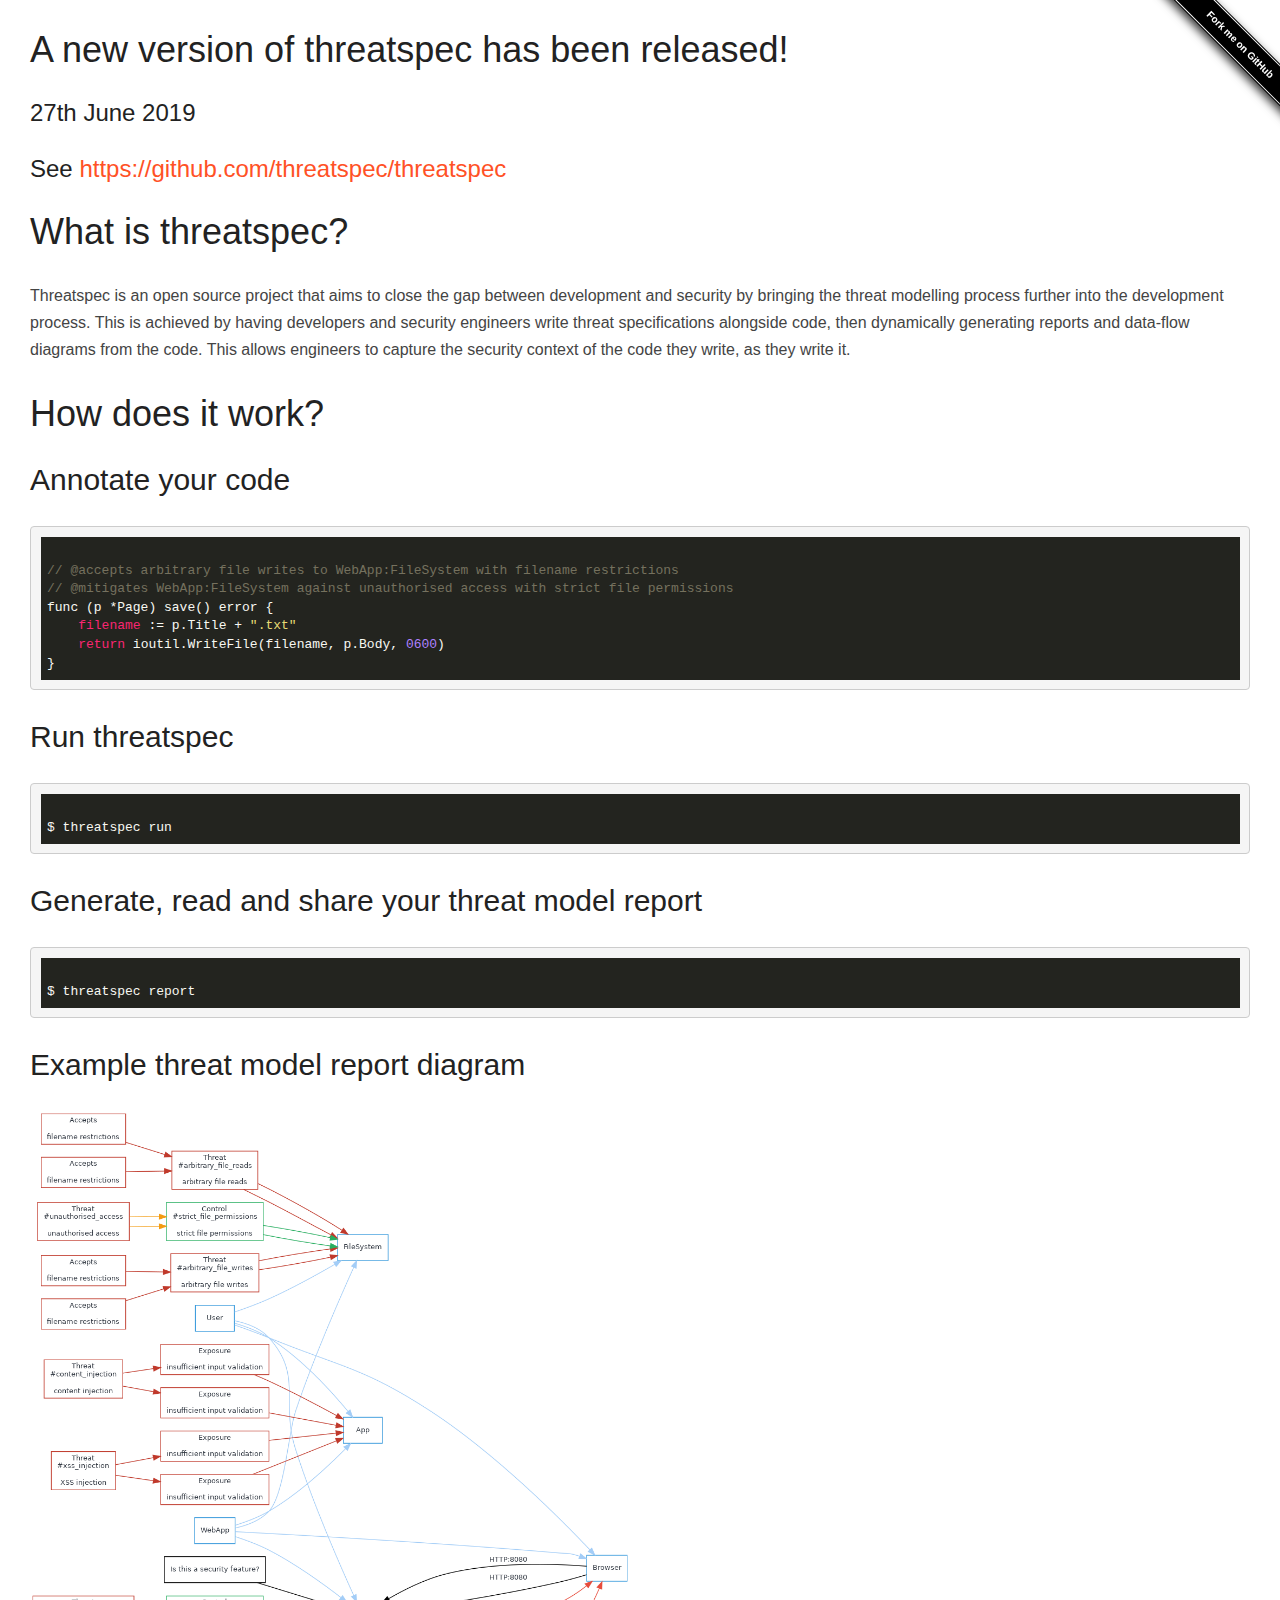
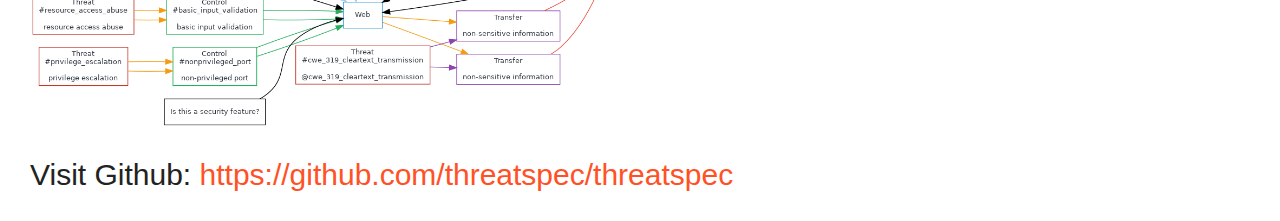
==== index.html @ 46118495 "getting rid of versions in title" ====
<!DOCTYPE HTML>
<!--
	Asymmetry by gettemplates.co
	Twitter: http://twitter.com/gettemplateco
	URL: http://gettemplates.co
-->
<html>
	<head>
	<meta charset="utf-8">
	<meta http-equiv="X-UA-Compatible" content="IE=edge">
	<title>threatspec &mdash; Continuous threat modelling, through code</title>
	<meta name="viewport" content="width=device-width, initial-scale=1">
	<meta name="description" content="Threatspec is an open source project that aims to close the gap between development and security by bringing the threat modelling process further into the development process. This is achieved by having developers and security engineers write threat specifications alongside code, then dynamically generating reports and data-flow diagrams from the code." />
	<meta name="keywords" content="threat modelling, threat modeling, hacking, cybersecurity, development, code, open source, CI/CD, security, workflow" />
	<meta name="author" content="@zeroXten" />

  	<!-- Facebook and Twitter integration -->
	<meta property="og:title" content=""/>
	<meta property="og:image" content=""/>
	<meta property="og:url" content=""/>
	<meta property="og:site_name" content=""/>
	<meta property="og:description" content=""/>
	<meta name="twitter:title" content="" />
	<meta name="twitter:image" content="" />
	<meta name="twitter:url" content="" />
	<meta name="twitter:card" content="" />

	<!-- <link href="https://fonts.googleapis.com/css?family=Droid+Sans" rel="stylesheet"> -->
	
	<!-- Animate.css -->
	<link rel="stylesheet" href="css/animate.css">
	<!-- Icomoon Icon Fonts-->
	<link rel="stylesheet" href="css/icomoon.css">
	<!-- Themify Icons-->
	<link rel="stylesheet" href="css/themify-icons.css">
	<!-- Bootstrap  -->
	<link rel="stylesheet" href="css/bootstrap.css">
	<!-- Magnific Popup -->
	<link rel="stylesheet" href="css/magnific-popup.css">
	<!-- Owl Carousel  -->
	<link rel="stylesheet" href="css/owl.carousel.min.css">
	<link rel="stylesheet" href="css/owl.theme.default.min.css">
	<!-- Flexslider -->
	<link rel="stylesheet" href="css/flexslider.css">
	<!-- Theme style  -->
	<link rel="stylesheet" href="css/style.css">

	<style>#forkongithub a{background:#000;color:#fff;text-decoration:none;font-family:arial,sans-serif;text-align:center;font-weight:bold;padding:5px 40px;font-size:1rem;line-height:2rem;position:relative;transition:0.5s;}#forkongithub a:hover{background:#c11;color:#fff;}#forkongithub a::before,#forkongithub a::after{content:"";width:100%;display:block;position:absolute;top:1px;left:0;height:1px;background:#fff;}#forkongithub a::after{bottom:1px;top:auto;}@media screen and (min-width:800px){#forkongithub{position:fixed;display:block;top:0;right:0;width:200px;overflow:hidden;height:200px;z-index:9999;}#forkongithub a{width:200px;position:absolute;top:30px;right:-60px;transform:rotate(45deg);-webkit-transform:rotate(45deg);-ms-transform:rotate(45deg);-moz-transform:rotate(45deg);-o-transform:rotate(45deg);box-shadow:4px 4px 10px rgba(0,0,0,0.8);}}</style><span id="forkongithub"><a href="https://github.com/threatspec/threatspec">Fork me on GitHub</a></span>

	<link rel="stylesheet" href="css/highlight/monokai-sublime.css">
	<script src="js/highlight.pack.js"></script>
	<script>hljs.initHighlightingOnLoad();</script>

	<!-- Modernizr JS -->
	<script src="js/modernizr-2.6.2.min.js"></script>
	<!-- FOR IE9 below -->
	<!--[if lt IE 9]>
	<script src="js/respond.min.js"></script>
	<![endif]-->

	<script>
	  (function(i,s,o,g,r,a,m){i['GoogleAnalyticsObject']=r;i[r]=i[r]||function(){
	  (i[r].q=i[r].q||[]).push(arguments)},i[r].l=1*new Date();a=s.createElement(o),
	  m=s.getElementsByTagName(o)[0];a.async=1;a.src=g;m.parentNode.insertBefore(a,m)
	  })(window,document,'script','https://www.google-analytics.com/analytics.js','ga');

	  ga('create', 'UA-68676619-1', 'auto');
	  ga('send', 'pageview');

	</script>

	</head>
	<body>

  <h1>A new version of threatspec has been released!</h1>
  <h3>27th June 2019</h3>
  <h3>See <a href="https://github.com/threatspec/threatspec">https://github.com/threatspec/threatspec</a></h3>

  <h1>What is threatspec?</h1>
  <p>Threatspec is an open source project that aims to close the gap between development and security by bringing the threat modelling process further into the development process. This is achieved by having developers and security engineers write threat specifications alongside code, then dynamically generating reports and data-flow diagrams from the code. This allows engineers to capture the security context of the code they write, as they write it.
  </p>

  <h1>How does it work?</h1>
  
  <h2>Annotate your code</h2>
<pre><code class="golang">
// @accepts arbitrary file writes to WebApp:FileSystem with filename restrictions
// @mitigates WebApp:FileSystem against unauthorised access with strict file permissions
func (p *Page) save() error {
    filename := p.Title + ".txt"
    return ioutil.WriteFile(filename, p.Body, 0600)
}
</code></pre>

  <h2>Run threatspec</h2>
<pre><code class="bash">
$ threatspec run
</code></pre>

  <h2>Generate, read and share your threat model report</h2>
<pre><code class="bash">
$ threatspec report
</code></pre>

<h2>Example threat model report diagram</h2>
<img src="images/ThreatModel.gv.png" width="600px">

<h2>Visit Github: <a href="https://github.com/threatspec/threatspec">https://github.com/threatspec/threatspec</a></h2>
	</body>
</html>
---- css/icomoon.css ----
@font-face {
  font-family: 'icomoon';
  src:  url('../fonts/icomoon/icomoon.eot?6iuir');
  src:  url('../fonts/icomoon/icomoon.eot?6iuir#iefix') format('embedded-opentype'),
    url('../fonts/icomoon/icomoon.ttf?6iuir') format('truetype'),
    url('../fonts/icomoon/icomoon.woff?6iuir') format('woff'),
    url('../fonts/icomoon/icomoon.svg?6iuir#icomoon') format('svg');
  font-weight: normal;
  font-style: normal;
}

[class^="icon-"], [class*=" icon-"] {
  /* use !important to prevent issues with browser extensions that change fonts */
  font-family: 'icomoon' !important;
  speak: none;
  font-style: normal;
  font-weight: normal;
  font-variant: normal;
  text-transform: none;
  line-height: 1;

  /* Better Font Rendering =========== */
  -webkit-font-smoothing: antialiased;
  -moz-osx-font-smoothing: grayscale;
}

.icon-eye:before {
  content: "\e000";
}
.icon-paper-clip:before {
  content: "\e001";
}
.icon-mail:before {
  content: "\e002";
}
.icon-toggle:before {
  content: "\e003";
}
.icon-layout:before {
  content: "\e004";
}
.icon-link:before {
  content: "\e005";
}
.icon-bell:before {
  content: "\e006";
}
.icon-lock:before {
  content: "\e007";
}
.icon-unlock:before {
  content: "\e008";
}
.icon-ribbon:before {
  content: "\e009";
}
.icon-image:before {
  content: "\e010";
}
.icon-signal:before {
  content: "\e011";
}
.icon-target:before {
  content: "\e012";
}
.icon-clipboard:before {
  content: "\e013";
}
.icon-clock:before {
  content: "\e014";
}
.icon-watch:before {
  content: "\e015";
}
.icon-air-play:before {
  content: "\e016";
}
.icon-camera:before {
  content: "\e017";
}
.icon-video:before {
  content: "\e018";
}
.icon-disc:before {
  content: "\e019";
}
.icon-printer:before {
  content: "\e020";
}
.icon-monitor:before {
  content: "\e021";
}
.icon-server:before {
  content: "\e022";
}
.icon-cog:before {
  content: "\e023";
}
.icon-heart:before {
  content: "\e024";
}
.icon-paragraph:before {
  content: "\e025";
}
.icon-align-justify:before {
  content: "\e026";
}
.icon-align-left:before {
  content: "\e027";
}
.icon-align-center:before {
  content: "\e028";
}
.icon-align-right:before {
  content: "\e029";
}
.icon-book:before {
  content: "\e030";
}
.icon-layers:before {
  content: "\e031";
}
.icon-stack:before {
  content: "\e032";
}
.icon-stack-2:before {
  content: "\e033";
}
.icon-paper:before {
  content: "\e034";
}
.icon-paper-stack:before {
  content: "\e035";
}
.icon-search:before {
  content: "\e036";
}
.icon-zoom-in:before {
  content: "\e037";
}
.icon-zoom-out:before {
  content: "\e038";
}
.icon-reply:before {
  content: "\e039";
}
.icon-circle-plus:before {
  content: "\e040";
}
.icon-circle-minus:before {
  content: "\e041";
}
.icon-circle-check:before {
  content: "\e042";
}
.icon-circle-cross:before {
  content: "\e043";
}
.icon-square-plus:before {
  content: "\e044";
}
.icon-square-minus:before {
  content: "\e045";
}
.icon-square-check:before {
  content: "\e046";
}
.icon-square-cross:before {
  content: "\e047";
}
.icon-microphone:before {
  content: "\e048";
}
.icon-record:before {
  content: "\e049";
}
.icon-skip-back:before {
  content: "\e050";
}
.icon-rewind:before {
  content: "\e051";
}
.icon-play:before {
  content: "\e052";
}
.icon-pause:before {
  content: "\e053";
}
.icon-stop:before {
  content: "\e054";
}
.icon-fast-forward:before {
  content: "\e055";
}
.icon-skip-forward:before {
  content: "\e056";
}
.icon-shuffle:before {
  content: "\e057";
}
.icon-repeat:before {
  content: "\e058";
}
.icon-folder:before {
  content: "\e059";
}
.icon-umbrella:before {
  content: "\e060";
}
.icon-moon:before {
  content: "\e061";
}
.icon-thermometer:before {
  content: "\e062";
}
.icon-drop:before {
  content: "\e063";
}
.icon-sun:before {
  content: "\e064";
}
.icon-cloud:before {
  content: "\e065";
}
.icon-cloud-upload:before {
  content: "\e066";
}
.icon-cloud-download:before {
  content: "\e067";
}
.icon-upload:before {
  content: "\e068";
}
.icon-download:before {
  content: "\e069";
}
.icon-location:before {
  content: "\e070";
}
.icon-location-2:before {
  content: "\e071";
}
.icon-map:before {
  content: "\e072";
}
.icon-battery:before {
  content: "\e073";
}
.icon-head:before {
  content: "\e074";
}
.icon-briefcase:before {
  content: "\e075";
}
.icon-speech-bubble:before {
  content: "\e076";
}
.icon-anchor:before {
  content: "\e077";
}
.icon-globe:before {
  content: "\e078";
}
.icon-box:before {
  content: "\e079";
}
.icon-reload:before {
  content: "\e080";
}
.icon-share:before {
  content: "\e081";
}
.icon-marquee:before {
  content: "\e082";
}
.icon-marquee-plus:before {
  content: "\e083";
}
.icon-marquee-minus:before {
  content: "\e084";
}
.icon-tag:before {
  content: "\e085";
}
.icon-power:before {
  content: "\e086";
}
.icon-command:before {
  content: "\e087";
}
.icon-alt:before {
  content: "\e088";
}
.icon-esc:before {
  content: "\e089";
}
.icon-bar-graph:before {
  content: "\e090";
}
.icon-bar-graph-2:before {
  content: "\e091";
}
.icon-pie-graph:before {
  content: "\e092";
}
.icon-star:before {
  content: "\e093";
}
.icon-arrow-left:before {
  content: "\e094";
}
.icon-arrow-right:before {
  content: "\e095";
}
.icon-arrow-up:before {
  content: "\e096";
}
.icon-arrow-down:before {
  content: "\e097";
}
.icon-volume:before {
  content: "\e098";
}
.icon-mute:before {
  content: "\e099";
}
.icon-content-right:before {
  content: "\e100";
}
.icon-content-left:before {
  content: "\e101";
}
.icon-grid:before {
  content: "\e102";
}
.icon-grid-2:before {
  content: "\e103";
}
.icon-columns:before {
  content: "\e104";
}
.icon-loader:before {
  content: "\e105";
}
.icon-bag:before {
  content: "\e106";
}
.icon-ban:before {
  content: "\e107";
}
.icon-flag:before {
  content: "\e108";
}
.icon-trash:before {
  content: "\e109";
}
.icon-expand:before {
  content: "\e110";
}
.icon-contract:before {
  content: "\e111";
}
.icon-maximize:before {
  content: "\e112";
}
.icon-minimize:before {
  content: "\e113";
}
.icon-plus:before {
  content: "\e114";
}
.icon-minus:before {
  content: "\e115";
}
.icon-check:before {
  content: "\e116";
}
.icon-cross:before {
  content: "\e117";
}
.icon-move:before {
  content: "\e118";
}
.icon-delete:before {
  content: "\e119";
}
.icon-menu:before {
  content: "\e120";
}
.icon-archive:before {
  content: "\e121";
}
.icon-inbox:before {
  content: "\e122";
}
.icon-outbox:before {
  content: "\e123";
}
.icon-file:before {
  content: "\e124";
}
.icon-file-add:before {
  content: "\e125";
}
.icon-file-subtract:before {
  content: "\e126";
}
.icon-help:before {
  content: "\e127";
}
.icon-open:before {
  content: "\e128";
}
.icon-ellipsis:before {
  content: "\e129";
}
.icon-add-to-list:before {
  content: "\e900";
}
.icon-classic-computer:before {
  content: "\e901";
}
.icon-controller-fast-backward:before {
  content: "\e902";
}
.icon-creative-commons-attribution:before {
  content: "\e903";
}
.icon-creative-commons-noderivs:before {
  content: "\e904";
}
.icon-creative-commons-noncommercial-eu:before {
  content: "\e905";
}
.icon-creative-commons-noncommercial-us:before {
  content: "\e906";
}
.icon-creative-commons-public-domain:before {
  content: "\e907";
}
.icon-creative-commons-remix:before {
  content: "\e908";
}
.icon-creative-commons-share:before {
  content: "\e909";
}
.icon-creative-commons-sharealike:before {
  content: "\e90a";
}
.icon-creative-commons:before {
  content: "\e90b";
}
.icon-document-landscape:before {
  content: "\e90c";
}
.icon-remove-user:before {
  content: "\e90d";
}
.icon-warning:before {
  content: "\e90e";
}
.icon-arrow-bold-down:before {
  content: "\e90f";
}
.icon-arrow-bold-left:before {
  content: "\e910";
}
.icon-arrow-bold-right:before {
  content: "\e911";
}
.icon-arrow-bold-up:before {
  content: "\e912";
}
.icon-arrow-down2:before {
  content: "\e913";
}
.icon-arrow-left2:before {
  content: "\e914";
}
.icon-arrow-long-down:before {
  content: "\e915";
}
.icon-arrow-long-left:before {
  content: "\e916";
}
.icon-arrow-long-right:before {
  content: "\e917";
}
.icon-arrow-long-up:before {
  content: "\e918";
}
.icon-arrow-right2:before {
  content: "\e919";
}
.icon-arrow-up2:before {
  content: "\e91a";
}
.icon-arrow-with-circle-down:before {
  content: "\e91b";
}
.icon-arrow-with-circle-left:before {
  content: "\e91c";
}
.icon-arrow-with-circle-right:before {
  content: "\e91d";
}
.icon-arrow-with-circle-up:before {
  content: "\e91e";
}
.icon-bookmark:before {
  content: "\e91f";
}
.icon-bookmarks:before {
  content: "\e920";
}
.icon-chevron-down:before {
  content: "\e921";
}
.icon-chevron-left:before {
  content: "\e922";
}
.icon-chevron-right:before {
  content: "\e923";
}
.icon-chevron-small-down:before {
  content: "\e924";
}
.icon-chevron-small-left:before {
  content: "\e925";
}
.icon-chevron-small-right:before {
  content: "\e926";
}
.icon-chevron-small-up:before {
  content: "\e927";
}
.icon-chevron-thin-down:before {
  content: "\e928";
}
.icon-chevron-thin-left:before {
  content: "\e929";
}
.icon-chevron-thin-right:before {
  content: "\e92a";
}
.icon-chevron-thin-up:before {
  content: "\e92b";
}
.icon-chevron-up:before {
  content: "\e92c";
}
.icon-chevron-with-circle-down:before {
  content: "\e92d";
}
.icon-chevron-with-circle-left:before {
  content: "\e92e";
}
.icon-chevron-with-circle-right:before {
  content: "\e92f";
}
.icon-chevron-with-circle-up:before {
  content: "\e930";
}
.icon-cloud2:before {
  content: "\e931";
}
.icon-controller-fast-forward:before {
  content: "\e932";
}
.icon-controller-jump-to-start:before {
  content: "\e933";
}
.icon-controller-next:before {
  content: "\e934";
}
.icon-controller-paus:before {
  content: "\e935";
}
.icon-controller-play:before {
  content: "\e936";
}
.icon-controller-record:before {
  content: "\e937";
}
.icon-controller-stop:before {
  content: "\e938";
}
.icon-controller-volume:before {
  content: "\e939";
}
.icon-dot-single:before {
  content: "\e93a";
}
.icon-dots-three-horizontal:before {
  content: "\e93b";
}
.icon-dots-three-vertical:before {
  content: "\e93c";
}
.icon-dots-two-horizontal:before {
  content: "\e93d";
}
.icon-dots-two-vertical:before {
  content: "\e93e";
}
.icon-download2:before {
  content: "\e93f";
}
.icon-emoji-flirt:before {
  content: "\e940";
}
.icon-flow-branch:before {
  content: "\e941";
}
.icon-flow-cascade:before {
  content: "\e942";
}
.icon-flow-line:before {
  content: "\e943";
}
.icon-flow-parallel:before {
  content: "\e944";
}
.icon-flow-tree:before {
  content: "\e945";
}
.icon-install:before {
  content: "\e946";
}
.icon-layers2:before {
  content: "\e947";
}
.icon-open-book:before {
  content: "\e948";
}
.icon-resize-100:before {
  content: "\e949";
}
.icon-resize-full-screen:before {
  content: "\e94a";
}
.icon-save:before {
  content: "\e94b";
}
.icon-select-arrows:before {
  content: "\e94c";
}
.icon-sound-mute:before {
  content: "\e94d";
}
.icon-sound:before {
  content: "\e94e";
}
.icon-trash2:before {
  content: "\e94f";
}
.icon-triangle-down:before {
  content: "\e950";
}
.icon-triangle-left:before {
  content: "\e951";
}
.icon-triangle-right:before {
  content: "\e952";
}
.icon-triangle-up:before {
  content: "\e953";
}
.icon-uninstall:before {
  content: "\e954";
}
.icon-upload-to-cloud:before {
  content: "\e955";
}
.icon-upload2:before {
  content: "\e956";
}
.icon-add-user:before {
  content: "\e957";
}
.icon-address:before {
  content: "\e958";
}
.icon-adjust:before {
  content: "\e959";
}
.icon-air:before {
  content: "\e95a";
}
.icon-aircraft-landing:before {
  content: "\e95b";
}
.icon-aircraft-take-off:before {
  content: "\e95c";
}
.icon-aircraft:before {
  content: "\e95d";
}
.icon-align-bottom:before {
  content: "\e95e";
}
.icon-align-horizontal-middle:before {
  content: "\e95f";
}
.icon-align-left2:before {
  content: "\e960";
}
.icon-align-right2:before {
  content: "\e961";
}
.icon-align-top:before {
  content: "\e962";
}
.icon-align-vertical-middle:before {
  content: "\e963";
}
.icon-archive2:before {
  content: "\e964";
}
.icon-area-graph:before {
  content: "\e965";
}
.icon-attachment:before {
  content: "\e966";
}
.icon-awareness-ribbon:before {
  content: "\e967";
}
.icon-back-in-time:before {
  content: "\e968";
}
.icon-back:before {
  content: "\e969";
}
.icon-bar-graph2:before {
  content: "\e96a";
}
.icon-battery2:before {
  content: "\e96b";
}
.icon-beamed-note:before {
  content: "\e96c";
}
.icon-bell2:before {
  content: "\e96d";
}
.icon-blackboard:before {
  content: "\e96e";
}
.icon-block:before {
  content: "\e96f";
}
.icon-book2:before {
  content: "\e970";
}
.icon-bowl:before {
  content: "\e971";
}
.icon-box2:before {
  content: "\e972";
}
.icon-briefcase2:before {
  content: "\e973";
}
.icon-browser:before {
  content: "\e974";
}
.icon-brush:before {
  content: "\e975";
}
.icon-bucket:before {
  content: "\e976";
}
.icon-cake:before {
  content: "\e977";
}
.icon-calculator:before {
  content: "\e978";
}
.icon-calendar:before {
  content: "\e979";
}
.icon-camera2:before {
  content: "\e97a";
}
.icon-ccw:before {
  content: "\e97b";
}
.icon-chat:before {
  content: "\e97c";
}
.icon-check2:before {
  content: "\e97d";
}
.icon-circle-with-cross:before {
  content: "\e97e";
}
.icon-circle-with-minus:before {
  content: "\e97f";
}
.icon-circle-with-plus:before {
  content: "\e980";
}
.icon-circle:before {
  content: "\e981";
}
.icon-circular-graph:before {
  content: "\e982";
}
.icon-clapperboard:before {
  content: "\e983";
}
.icon-clipboard2:before {
  content: "\e984";
}
.icon-clock2:before {
  content: "\e985";
}
.icon-code:before {
  content: "\e986";
}
.icon-cog2:before {
  content: "\e987";
}
.icon-colours:before {
  content: "\e988";
}
.icon-compass:before {
  content: "\e989";
}
.icon-copy:before {
  content: "\e98a";
}
.icon-credit-card:before {
  content: "\e98b";
}
.icon-credit:before {
  content: "\e98c";
}
.icon-cross2:before {
  content: "\e98d";
}
.icon-cup:before {
  content: "\e98e";
}
.icon-cw:before {
  content: "\e98f";
}
.icon-cycle:before {
  content: "\e990";
}
.icon-database:before {
  content: "\e991";
}
.icon-dial-pad:before {
  content: "\e992";
}
.icon-direction:before {
  content: "\e993";
}
.icon-document:before {
  content: "\e994";
}
.icon-documents:before {
  content: "\e995";
}
.icon-drink:before {
  content: "\e996";
}
.icon-drive:before {
  content: "\e997";
}
.icon-drop2:before {
  content: "\e998";
}
.icon-edit:before {
  content: "\e999";
}
.icon-email:before {
  content: "\e99a";
}
.icon-emoji-happy:before {
  content: "\e99b";
}
.icon-emoji-neutral:before {
  content: "\e99c";
}
.icon-emoji-sad:before {
  content: "\e99d";
}
.icon-erase:before {
  content: "\e99e";
}
.icon-eraser:before {
  content: "\e99f";
}
.icon-export:before {
  content: "\e9a0";
}
.icon-eye2:before {
  content: "\e9a1";
}
.icon-feather:before {
  content: "\e9a2";
}
.icon-flag2:before {
  content: "\e9a3";
}
.icon-flash:before {
  content: "\e9a4";
}
.icon-flashlight:before {
  content: "\e9a5";
}
.icon-flat-brush:before {
  content: "\e9a6";
}
.icon-folder-images:before {
  content: "\e9a7";
}
.icon-folder-music:before {
  content: "\e9a8";
}
.icon-folder-video:before {
  content: "\e9a9";
}
.icon-folder2:before {
  content: "\e9aa";
}
.icon-forward:before {
  content: "\e9ab";
}
.icon-funnel:before {
  content: "\e9ac";
}
.icon-game-controller:before {
  content: "\e9ad";
}
.icon-gauge:before {
  content: "\e9ae";
}
.icon-globe2:before {
  content: "\e9af";
}
.icon-graduation-cap:before {
  content: "\e9b0";
}
.icon-grid2:before {
  content: "\e9b1";
}
.icon-hair-cross:before {
  content: "\e9b2";
}
.icon-hand:before {
  content: "\e9b3";
}
.icon-heart-outlined:before {
  content: "\e9b4";
}
.icon-heart2:before {
  content: "\e9b5";
}
.icon-help-with-circle:before {
  content: "\e9b6";
}
.icon-help2:before {
  content: "\e9b7";
}
.icon-home:before {
  content: "\e9b8";
}
.icon-hour-glass:before {
  content: "\e9b9";
}
.icon-image-inverted:before {
  content: "\e9ba";
}
.icon-image2:before {
  content: "\e9bb";
}
.icon-images:before {
  content: "\e9bc";
}
.icon-inbox2:before {
  content: "\e9bd";
}
.icon-infinity:before {
  content: "\e9be";
}
.icon-info-with-circle:before {
  content: "\e9bf";
}
.icon-info:before {
  content: "\e9c0";
}
.icon-key:before {
  content: "\e9c1";
}
.icon-keyboard:before {
  content: "\e9c2";
}
.icon-lab-flask:before {
  content: "\e9c3";
}
.icon-landline:before {
  content: "\e9c4";
}
.icon-language:before {
  content: "\e9c5";
}
.icon-laptop:before {
  content: "\e9c6";
}
.icon-leaf:before {
  content: "\e9c7";
}
.icon-level-down:before {
  content: "\e9c8";
}
.icon-level-up:before {
  content: "\e9c9";
}
.icon-lifebuoy:before {
  content: "\e9ca";
}
.icon-light-bulb:before {
  content: "\e9cb";
}
.icon-light-down:before {
  content: "\e9cc";
}
.icon-light-up:before {
  content: "\e9cd";
}
.icon-line-graph:before {
  content: "\e9ce";
}
.icon-link2:before {
  content: "\e9cf";
}
.icon-list:before {
  content: "\e9d0";
}
.icon-location-pin:before {
  content: "\e9d1";
}
.icon-location2:before {
  content: "\e9d2";
}
.icon-lock-open:before {
  content: "\e9d3";
}
.icon-lock2:before {
  content: "\e9d4";
}
.icon-log-out:before {
  content: "\e9d5";
}
.icon-login:before {
  content: "\e9d6";
}
.icon-loop:before {
  content: "\e9d7";
}
.icon-magnet:before {
  content: "\e9d8";
}
.icon-magnifying-glass:before {
  content: "\e9d9";
}
.icon-mail2:before {
  content: "\e9da";
}
.icon-man:before {
  content: "\e9db";
}
.icon-map2:before {
  content: "\e9dc";
}
.icon-mask:before {
  content: "\e9dd";
}
.icon-medal:before {
  content: "\e9de";
}
.icon-megaphone:before {
  content: "\e9df";
}
.icon-menu2:before {
  content: "\e9e0";
}
.icon-message:before {
  content: "\e9e1";
}
.icon-mic:before {
  content: "\e9e2";
}
.icon-minus2:before {
  content: "\e9e3";
}
.icon-mobile:before {
  content: "\e9e4";
}
.icon-modern-mic:before {
  content: "\e9e5";
}
.icon-moon2:before {
  content: "\e9e6";
}
.icon-mouse:before {
  content: "\e9e7";
}
.icon-music:before {
  content: "\e9e8";
}
.icon-network:before {
  content: "\e9e9";
}
.icon-new-message:before {
  content: "\e9ea";
}
.icon-new:before {
  content: "\e9eb";
}
.icon-news:before {
  content: "\e9ec";
}
.icon-note:before {
  content: "\e9ed";
}
.icon-notification:before {
  content: "\e9ee";
}
.icon-old-mobile:before {
  content: "\e9ef";
}
.icon-old-phone:before {
  content: "\e9f0";
}
.icon-palette:before {
  content: "\e9f1";
}
.icon-paper-plane:before {
  content: "\e9f2";
}
.icon-pencil:before {
  content: "\e9f3";
}
.icon-phone:before {
  content: "\e9f4";
}
.icon-pie-chart:before {
  content: "\e9f5";
}
.icon-pin:before {
  content: "\e9f6";
}
.icon-plus2:before {
  content: "\e9f7";
}
.icon-popup:before {
  content: "\e9f8";
}
.icon-power-plug:before {
  content: "\e9f9";
}
.icon-price-ribbon:before {
  content: "\e9fa";
}
.icon-price-tag:before {
  content: "\e9fb";
}
.icon-print:before {
  content: "\e9fc";
}
.icon-progress-empty:before {
  content: "\e9fd";
}
.icon-progress-full:before {
  content: "\e9fe";
}
.icon-progress-one:before {
  content: "\e9ff";
}
.icon-progress-two:before {
  content: "\ea00";
}
.icon-publish:before {
  content: "\ea01";
}
.icon-quote:before {
  content: "\ea02";
}
.icon-radio:before {
  content: "\ea03";
}
.icon-reply-all:before {
  content: "\ea04";
}
.icon-reply2:before {
  content: "\ea05";
}
.icon-retweet:before {
  content: "\ea06";
}
.icon-rocket:before {
  content: "\ea07";
}
.icon-round-brush:before {
  content: "\ea08";
}
.icon-rss:before {
  content: "\ea09";
}
.icon-ruler:before {
  content: "\ea0a";
}
.icon-scissors:before {
  content: "\ea0b";
}
.icon-share-alternitive:before {
  content: "\ea0c";
}
.icon-share2:before {
  content: "\ea0d";
}
.icon-shareable:before {
  content: "\ea0e";
}
.icon-shield:before {
  content: "\ea0f";
}
.icon-shop:before {
  content: "\ea10";
}
.icon-shopping-bag:before {
  content: "\ea11";
}
.icon-shopping-basket:before {
  content: "\ea12";
}
.icon-shopping-cart:before {
  content: "\ea13";
}
.icon-shuffle2:before {
  content: "\ea14";
}
.icon-signal2:before {
  content: "\ea15";
}
.icon-sound-mix:before {
  content: "\ea16";
}
.icon-sports-club:before {
  content: "\ea17";
}
.icon-spreadsheet:before {
  content: "\ea18";
}
.icon-squared-cross:before {
  content: "\ea19";
}
.icon-squared-minus:before {
  content: "\ea1a";
}
.icon-squared-plus:before {
  content: "\ea1b";
}
.icon-star-outlined:before {
  content: "\ea1c";
}
.icon-star2:before {
  content: "\ea1d";
}
.icon-stopwatch:before {
  content: "\ea1e";
}
.icon-suitcase:before {
  content: "\ea1f";
}
.icon-swap:before {
  content: "\ea20";
}
.icon-sweden:before {
  content: "\ea21";
}
.icon-switch:before {
  content: "\ea22";
}
.icon-tablet:before {
  content: "\ea23";
}
.icon-tag2:before {
  content: "\ea24";
}
.icon-text-document-inverted:before {
  content: "\ea25";
}
.icon-text-document:before {
  content: "\ea26";
}
.icon-text:before {
  content: "\ea27";
}
.icon-thermometer2:before {
  content: "\ea28";
}
.icon-thumbs-down:before {
  content: "\ea29";
}
.icon-thumbs-up:before {
  content: "\ea2a";
}
.icon-thunder-cloud:before {
  content: "\ea2b";
}
.icon-ticket:before {
  content: "\ea2c";
}
.icon-time-slot:before {
  content: "\ea2d";
}
.icon-tools:before {
  content: "\ea2e";
}
.icon-traffic-cone:before {
  content: "\ea2f";
}
.icon-tree:before {
  content: "\ea30";
}
.icon-trophy:before {
  content: "\ea31";
}
.icon-tv:before {
  content: "\ea32";
}
.icon-typing:before {
  content: "\ea33";
}
.icon-unread:before {
  content: "\ea34";
}
.icon-untag:before {
  content: "\ea35";
}
.icon-user:before {
  content: "\ea36";
}
.icon-users:before {
  content: "\ea37";
}
.icon-v-card:before {
  content: "\ea38";
}
.icon-video2:before {
  content: "\ea39";
}
.icon-vinyl:before {
  content: "\ea3a";
}
.icon-voicemail:before {
  content: "\ea3b";
}
.icon-wallet:before {
  content: "\ea3c";
}
.icon-water:before {
  content: "\ea3d";
}
.icon-px-with-circle:before {
  content: "\ea3e";
}
.icon-px:before {
  content: "\ea3f";
}
.icon-basecamp:before {
  content: "\ea40";
}
.icon-behance:before {
  content: "\ea41";
}
.icon-creative-cloud:before {
  content: "\ea42";
}
.icon-dropbox:before {
  content: "\ea43";
}
.icon-evernote:before {
  content: "\ea44";
}
.icon-flattr:before {
  content: "\ea45";
}
.icon-foursquare:before {
  content: "\ea46";
}
.icon-google-drive:before {
  content: "\ea47";
}
.icon-google-hangouts:before {
  content: "\ea48";
}
.icon-grooveshark:before {
  content: "\ea49";
}
.icon-icloud:before {
  content: "\ea4a";
}
.icon-mixi:before {
  content: "\ea4b";
}
.icon-onedrive:before {
  content: "\ea4c";
}
.icon-paypal:before {
  content: "\ea4d";
}
.icon-picasa:before {
  content: "\ea4e";
}
.icon-qq:before {
  content: "\ea4f";
}
.icon-rdio-with-circle:before {
  content: "\ea50";
}
.icon-renren:before {
  content: "\ea51";
}
.icon-scribd:before {
  content: "\ea52";
}
.icon-sina-weibo:before {
  content: "\ea53";
}
.icon-skype-with-circle:before {
  content: "\ea54";
}
.icon-skype:before {
  content: "\ea55";
}
.icon-slideshare:before {
  content: "\ea56";
}
.icon-smashing:before {
  content: "\ea57";
}
.icon-soundcloud:before {
  content: "\ea58";
}
.icon-spotify-with-circle:before {
  content: "\ea59";
}
.icon-spotify:before {
  content: "\ea5a";
}
.icon-swarm:before {
  content: "\ea5b";
}
.icon-vine-with-circle:before {
  content: "\ea5c";
}
.icon-vine:before {
  content: "\ea5d";
}
.icon-vk-alternitive:before {
  content: "\ea5e";
}
.icon-vk-with-circle:before {
  content: "\ea5f";
}
.icon-vk:before {
  content: "\ea60";
}
.icon-xing-with-circle:before {
  content: "\ea61";
}
.icon-xing:before {
  content: "\ea62";
}
.icon-yelp:before {
  content: "\ea63";
}
.icon-dribbble-with-circle:before {
  content: "\ea64";
}
.icon-dribbble:before {
  content: "\ea65";
}
.icon-facebook-with-circle:before {
  content: "\ea66";
}
.icon-facebook:before {
  content: "\ea67";
}
.icon-flickr-with-circle:before {
  content: "\ea68";
}
.icon-flickr:before {
  content: "\ea69";
}
.icon-github-with-circle:before {
  content: "\ea6a";
}
.icon-github:before {
  content: "\ea6b";
}
.icon-google-with-circle:before {
  content: "\ea6c";
}
.icon-google:before {
  content: "\ea6d";
}
.icon-instagram-with-circle:before {
  content: "\ea6e";
}
.icon-instagram:before {
  content: "\ea6f";
}
.icon-lastfm-with-circle:before {
  content: "\ea70";
}
.icon-lastfm:before {
  content: "\ea71";
}
.icon-linkedin-with-circle:before {
  content: "\ea72";
}
.icon-linkedin:before {
  content: "\ea73";
}
.icon-pinterest-with-circle:before {
  content: "\ea74";
}
.icon-pinterest:before {
  content: "\ea75";
}
.icon-rdio:before {
  content: "\ea76";
}
.icon-stumbleupon-with-circle:before {
  content: "\ea77";
}
.icon-stumbleupon:before {
  content: "\ea78";
}
.icon-tumblr-with-circle:before {
  content: "\ea79";
}
.icon-tumblr:before {
  content: "\ea7a";
}
.icon-twitter-with-circle:before {
  content: "\ea7b";
}
.icon-twitter:before {
  content: "\ea7c";
}
.icon-vimeo-with-circle:before {
  content: "\ea7d";
}
.icon-vimeo:before {
  content: "\ea7e";
}
.icon-youtube-with-circle:before {
  content: "\ea7f";
}
.icon-youtube:before {
  content: "\ea80";
}
---- css/themify-icons.css ----
@font-face {
	font-family: 'themify';
	src:url('../fonts/themify-icons/themify.eot?-fvbane');
	src:url('../fonts/themify-icons/themify.eot?#iefix-fvbane') format('embedded-opentype'),
		url('../fonts/themify-icons/themify.woff?-fvbane') format('woff'),
		url('../fonts/themify-icons/themify.ttf?-fvbane') format('truetype'),
		url('../fonts/themify-icons/themify.svg?-fvbane#themify') format('svg');
	font-weight: normal;
	font-style: normal;
}

[class^="ti-"], [class*=" ti-"] {
	font-family: 'themify';
	speak: none;
	font-style: normal;
	font-weight: normal;
	font-variant: normal;
	text-transform: none;
	line-height: 1;

	/* Better Font Rendering =========== */
	-webkit-font-smoothing: antialiased;
	-moz-osx-font-smoothing: grayscale;
}

.ti-wand:before {
	content: "\e600";
}
.ti-volume:before {
	content: "\e601";
}
.ti-user:before {
	content: "\e602";
}
.ti-unlock:before {
	content: "\e603";
}
.ti-unlink:before {
	content: "\e604";
}
.ti-trash:before {
	content: "\e605";
}
.ti-thought:before {
	content: "\e606";
}
.ti-target:before {
	content: "\e607";
}
.ti-tag:before {
	content: "\e608";
}
.ti-tablet:before {
	content: "\e609";
}
.ti-star:before {
	content: "\e60a";
}
.ti-spray:before {
	content: "\e60b";
}
.ti-signal:before {
	content: "\e60c";
}
.ti-shopping-cart:before {
	content: "\e60d";
}
.ti-shopping-cart-full:before {
	content: "\e60e";
}
.ti-settings:before {
	content: "\e60f";
}
.ti-search:before {
	content: "\e610";
}
.ti-zoom-in:before {
	content: "\e611";
}
.ti-zoom-out:before {
	content: "\e612";
}
.ti-cut:before {
	content: "\e613";
}
.ti-ruler:before {
	content: "\e614";
}
.ti-ruler-pencil:before {
	content: "\e615";
}
.ti-ruler-alt:before {
	content: "\e616";
}
.ti-bookmark:before {
	content: "\e617";
}
.ti-bookmark-alt:before {
	content: "\e618";
}
.ti-reload:before {
	content: "\e619";
}
.ti-plus:before {
	content: "\e61a";
}
.ti-pin:before {
	content: "\e61b";
}
.ti-pencil:before {
	content: "\e61c";
}
.ti-pencil-alt:before {
	content: "\e61d";
}
.ti-paint-roller:before {
	content: "\e61e";
}
.ti-paint-bucket:before {
	content: "\e61f";
}
.ti-na:before {
	content: "\e620";
}
.ti-mobile:before {
	content: "\e621";
}
.ti-minus:before {
	content: "\e622";
}
.ti-medall:before {
	content: "\e623";
}
.ti-medall-alt:before {
	content: "\e624";
}
.ti-marker:before {
	content: "\e625";
}
.ti-marker-alt:before {
	content: "\e626";
}
.ti-arrow-up:before {
	content: "\e627";
}
.ti-arrow-right:before {
	content: "\e628";
}
.ti-arrow-left:before {
	content: "\e629";
}
.ti-arrow-down:before {
	content: "\e62a";
}
.ti-lock:before {
	content: "\e62b";
}
.ti-location-arrow:before {
	content: "\e62c";
}
.ti-link:before {
	content: "\e62d";
}
.ti-layout:before {
	content: "\e62e";
}
.ti-layers:before {
	content: "\e62f";
}
.ti-layers-alt:before {
	content: "\e630";
}
.ti-key:before {
	content: "\e631";
}
.ti-import:before {
	content: "\e632";
}
.ti-image:before {
	content: "\e633";
}
.ti-heart:before {
	content: "\e634";
}
.ti-heart-broken:before {
	content: "\e635";
}
.ti-hand-stop:before {
	content: "\e636";
}
.ti-hand-open:before {
	content: "\e637";
}
.ti-hand-drag:before {
	content: "\e638";
}
.ti-folder:before {
	content: "\e639";
}
.ti-flag:before {
	content: "\e63a";
}
.ti-flag-alt:before {
	content: "\e63b";
}
.ti-flag-alt-2:before {
	content: "\e63c";
}
.ti-eye:before {
	content: "\e63d";
}
.ti-export:before {
	content: "\e63e";
}
.ti-exchange-vertical:before {
	content: "\e63f";
}
.ti-desktop:before {
	content: "\e640";
}
.ti-cup:before {
	content: "\e641";
}
.ti-crown:before {
	content: "\e642";
}
.ti-comments:before {
	content: "\e643";
}
.ti-comment:before {
	content: "\e644";
}
.ti-comment-alt:before {
	content: "\e645";
}
.ti-close:before {
	content: "\e646";
}
.ti-clip:before {
	content: "\e647";
}
.ti-angle-up:before {
	content: "\e648";
}
.ti-angle-right:before {
	content: "\e649";
}
.ti-angle-left:before {
	content: "\e64a";
}
.ti-angle-down:before {
	content: "\e64b";
}
.ti-check:before {
	content: "\e64c";
}
.ti-check-box:before {
	content: "\e64d";
}
.ti-camera:before {
	content: "\e64e";
}
.ti-announcement:before {
	content: "\e64f";
}
.ti-brush:before {
	content: "\e650";
}
.ti-briefcase:before {
	content: "\e651";
}
.ti-bolt:before {
	content: "\e652";
}
.ti-bolt-alt:before {
	content: "\e653";
}
.ti-blackboard:before {
	content: "\e654";
}
.ti-bag:before {
	content: "\e655";
}
.ti-move:before {
	content: "\e656";
}
.ti-arrows-vertical:before {
	content: "\e657";
}
.ti-arrows-horizontal:before {
	content: "\e658";
}
.ti-fullscreen:before {
	content: "\e659";
}
.ti-arrow-top-right:before {
	content: "\e65a";
}
.ti-arrow-top-left:before {
	content: "\e65b";
}
.ti-arrow-circle-up:before {
	content: "\e65c";
}
.ti-arrow-circle-right:before {
	content: "\e65d";
}
.ti-arrow-circle-left:before {
	content: "\e65e";
}
.ti-arrow-circle-down:before {
	content: "\e65f";
}
.ti-angle-double-up:before {
	content: "\e660";
}
.ti-angle-double-right:before {
	content: "\e661";
}
.ti-angle-double-left:before {
	content: "\e662";
}
.ti-angle-double-down:before {
	content: "\e663";
}
.ti-zip:before {
	content: "\e664";
}
.ti-world:before {
	content: "\e665";
}
.ti-wheelchair:before {
	content: "\e666";
}
.ti-view-list:before {
	content: "\e667";
}
.ti-view-list-alt:before {
	content: "\e668";
}
.ti-view-grid:before {
	content: "\e669";
}
.ti-uppercase:before {
	content: "\e66a";
}
.ti-upload:before {
	content: "\e66b";
}
.ti-underline:before {
	content: "\e66c";
}
.ti-truck:before {
	content: "\e66d";
}
.ti-timer:before {
	content: "\e66e";
}
.ti-ticket:before {
	content: "\e66f";
}
.ti-thumb-up:before {
	content: "\e670";
}
.ti-thumb-down:before {
	content: "\e671";
}
.ti-text:before {
	content: "\e672";
}
.ti-stats-up:before {
	content: "\e673";
}
.ti-stats-down:before {
	content: "\e674";
}
.ti-split-v:before {
	content: "\e675";
}
.ti-split-h:before {
	content: "\e676";
}
.ti-smallcap:before {
	content: "\e677";
}
.ti-shine:before {
	content: "\e678";
}
.ti-shift-right:before {
	content: "\e679";
}
.ti-shift-left:before {
	content: "\e67a";
}
.ti-shield:before {
	content: "\e67b";
}
.ti-notepad:before {
	content: "\e67c";
}
.ti-server:before {
	content: "\e67d";
}
.ti-quote-right:before {
	content: "\e67e";
}
.ti-quote-left:before {
	content: "\e67f";
}
.ti-pulse:before {
	content: "\e680";
}
.ti-printer:before {
	content: "\e681";
}
.ti-power-off:before {
	content: "\e682";
}
.ti-plug:before {
	content: "\e683";
}
.ti-pie-chart:before {
	content: "\e684";
}
.ti-paragraph:before {
	content: "\e685";
}
.ti-panel:before {
	content: "\e686";
}
.ti-package:before {
	content: "\e687";
}
.ti-music:before {
	content: "\e688";
}
.ti-music-alt:before {
	content: "\e689";
}
.ti-mouse:before {
	content: "\e68a";
}
.ti-mouse-alt:before {
	content: "\e68b";
}
.ti-money:before {
	content: "\e68c";
}
.ti-microphone:before {
	content: "\e68d";
}
.ti-menu:before {
	content: "\e68e";
}
.ti-menu-alt:before {
	content: "\e68f";
}
.ti-map:before {
	content: "\e690";
}
.ti-map-alt:before {
	content: "\e691";
}
.ti-loop:before {
	content: "\e692";
}
.ti-location-pin:before {
	content: "\e693";
}
.ti-list:before {
	content: "\e694";
}
.ti-light-bulb:before {
	content: "\e695";
}
.ti-Italic:before {
	content: "\e696";
}
.ti-info:before {
	content: "\e697";
}
.ti-infinite:before {
	content: "\e698";
}
.ti-id-badge:before {
	content: "\e699";
}
.ti-hummer:before {
	content: "\e69a";
}
.ti-home:before {
	content: "\e69b";
}
.ti-help:before {
	content: "\e69c";
}
.ti-headphone:before {
	content: "\e69d";
}
.ti-harddrives:before {
	content: "\e69e";
}
.ti-harddrive:before {
	content: "\e69f";
}
.ti-gift:before {
	content: "\e6a0";
}
.ti-game:before {
	content: "\e6a1";
}
.ti-filter:before {
	content: "\e6a2";
}
.ti-files:before {
	content: "\e6a3";
}
.ti-file:before {
	content: "\e6a4";
}
.ti-eraser:before {
	content: "\e6a5";
}
.ti-envelope:before {
	content: "\e6a6";
}
.ti-download:before {
	content: "\e6a7";
}
.ti-direction:before {
	content: "\e6a8";
}
.ti-direction-alt:before {
	content: "\e6a9";
}
.ti-dashboard:before {
	content: "\e6aa";
}
.ti-control-stop:before {
	content: "\e6ab";
}
.ti-control-shuffle:before {
	content: "\e6ac";
}
.ti-control-play:before {
	content: "\e6ad";
}
.ti-control-pause:before {
	content: "\e6ae";
}
.ti-control-forward:before {
	content: "\e6af";
}
.ti-control-backward:before {
	content: "\e6b0";
}
.ti-cloud:before {
	content: "\e6b1";
}
.ti-cloud-up:before {
	content: "\e6b2";
}
.ti-cloud-down:before {
	content: "\e6b3";
}
.ti-clipboard:before {
	content: "\e6b4";
}
.ti-car:before {
	content: "\e6b5";
}
.ti-calendar:before {
	content: "\e6b6";
}
.ti-book:before {
	content: "\e6b7";
}
.ti-bell:before {
	content: "\e6b8";
}
.ti-basketball:before {
	content: "\e6b9";
}
.ti-bar-chart:before {
	content: "\e6ba";
}
.ti-bar-chart-alt:before {
	content: "\e6bb";
}
.ti-back-right:before {
	content: "\e6bc";
}
.ti-back-left:before {
	content: "\e6bd";
}
.ti-arrows-corner:before {
	content: "\e6be";
}
.ti-archive:before {
	content: "\e6bf";
}
.ti-anchor:before {
	content: "\e6c0";
}
.ti-align-right:before {
	content: "\e6c1";
}
.ti-align-left:before {
	content: "\e6c2";
}
.ti-align-justify:before {
	content: "\e6c3";
}
.ti-align-center:before {
	content: "\e6c4";
}
.ti-alert:before {
	content: "\e6c5";
}
.ti-alarm-clock:before {
	content: "\e6c6";
}
.ti-agenda:before {
	content: "\e6c7";
}
.ti-write:before {
	content: "\e6c8";
}
.ti-window:before {
	content: "\e6c9";
}
.ti-widgetized:before {
	content: "\e6ca";
}
.ti-widget:before {
	content: "\e6cb";
}
.ti-widget-alt:before {
	content: "\e6cc";
}
.ti-wallet:before {
	content: "\e6cd";
}
.ti-video-clapper:before {
	content: "\e6ce";
}
.ti-video-camera:before {
	content: "\e6cf";
}
.ti-vector:before {
	content: "\e6d0";
}
.ti-themify-logo:before {
	content: "\e6d1";
}
.ti-themify-favicon:before {
	content: "\e6d2";
}
.ti-themify-favicon-alt:before {
	content: "\e6d3";
}
.ti-support:before {
	content: "\e6d4";
}
.ti-stamp:before {
	content: "\e6d5";
}
.ti-split-v-alt:before {
	content: "\e6d6";
}
.ti-slice:before {
	content: "\e6d7";
}
.ti-shortcode:before {
	content: "\e6d8";
}
.ti-shift-right-alt:before {
	content: "\e6d9";
}
.ti-shift-left-alt:before {
	content: "\e6da";
}
.ti-ruler-alt-2:before {
	content: "\e6db";
}
.ti-receipt:before {
	content: "\e6dc";
}
.ti-pin2:before {
	content: "\e6dd";
}
.ti-pin-alt:before {
	content: "\e6de";
}
.ti-pencil-alt2:before {
	content: "\e6df";
}
.ti-palette:before {
	content: "\e6e0";
}
.ti-more:before {
	content: "\e6e1";
}
.ti-more-alt:before {
	content: "\e6e2";
}
.ti-microphone-alt:before {
	content: "\e6e3";
}
.ti-magnet:before {
	content: "\e6e4";
}
.ti-line-double:before {
	content: "\e6e5";
}
.ti-line-dotted:before {
	content: "\e6e6";
}
.ti-line-dashed:before {
	content: "\e6e7";
}
.ti-layout-width-full:before {
	content: "\e6e8";
}
.ti-layout-width-default:before {
	content: "\e6e9";
}
.ti-layout-width-default-alt:before {
	content: "\e6ea";
}
.ti-layout-tab:before {
	content: "\e6eb";
}
.ti-layout-tab-window:before {
	content: "\e6ec";
}
.ti-layout-tab-v:before {
	content: "\e6ed";
}
.ti-layout-tab-min:before {
	content: "\e6ee";
}
.ti-layout-slider:before {
	content: "\e6ef";
}
.ti-layout-slider-alt:before {
	content: "\e6f0";
}
.ti-layout-sidebar-right:before {
	content: "\e6f1";
}
.ti-layout-sidebar-none:before {
	content: "\e6f2";
}
.ti-layout-sidebar-left:before {
	content: "\e6f3";
}
.ti-layout-placeholder:before {
	content: "\e6f4";
}
.ti-layout-menu:before {
	content: "\e6f5";
}
.ti-layout-menu-v:before {
	content: "\e6f6";
}
.ti-layout-menu-separated:before {
	content: "\e6f7";
}
.ti-layout-menu-full:before {
	content: "\e6f8";
}
.ti-layout-media-right-alt:before {
	content: "\e6f9";
}
.ti-layout-media-right:before {
	content: "\e6fa";
}
.ti-layout-media-overlay:before {
	content: "\e6fb";
}
.ti-layout-media-overlay-alt:before {
	content: "\e6fc";
}
.ti-layout-media-overlay-alt-2:before {
	content: "\e6fd";
}
.ti-layout-media-left-alt:before {
	content: "\e6fe";
}
.ti-layout-media-left:before {
	content: "\e6ff";
}
.ti-layout-media-center-alt:before {
	content: "\e700";
}
.ti-layout-media-center:before {
	content: "\e701";
}
.ti-layout-list-thumb:before {
	content: "\e702";
}
.ti-layout-list-thumb-alt:before {
	content: "\e703";
}
.ti-layout-list-post:before {
	content: "\e704";
}
.ti-layout-list-large-image:before {
	content: "\e705";
}
.ti-layout-line-solid:before {
	content: "\e706";
}
.ti-layout-grid4:before {
	content: "\e707";
}
.ti-layout-grid3:before {
	content: "\e708";
}
.ti-layout-grid2:before {
	content: "\e709";
}
.ti-layout-grid2-thumb:before {
	content: "\e70a";
}
.ti-layout-cta-right:before {
	content: "\e70b";
}
.ti-layout-cta-left:before {
	content: "\e70c";
}
.ti-layout-cta-center:before {
	content: "\e70d";
}
.ti-layout-cta-btn-right:before {
	content: "\e70e";
}
.ti-layout-cta-btn-left:before {
	content: "\e70f";
}
.ti-layout-column4:before {
	content: "\e710";
}
.ti-layout-column3:before {
	content: "\e711";
}
.ti-layout-column2:before {
	content: "\e712";
}
.ti-layout-accordion-separated:before {
	content: "\e713";
}
.ti-layout-accordion-merged:before {
	content: "\e714";
}
.ti-layout-accordion-list:before {
	content: "\e715";
}
.ti-ink-pen:before {
	content: "\e716";
}
.ti-info-alt:before {
	content: "\e717";
}
.ti-help-alt:before {
	content: "\e718";
}
.ti-headphone-alt:before {
	content: "\e719";
}
.ti-hand-point-up:before {
	content: "\e71a";
}
.ti-hand-point-right:before {
	content: "\e71b";
}
.ti-hand-point-left:before {
	content: "\e71c";
}
.ti-hand-point-down:before {
	content: "\e71d";
}
.ti-gallery:before {
	content: "\e71e";
}
.ti-face-smile:before {
	content: "\e71f";
}
.ti-face-sad:before {
	content: "\e720";
}
.ti-credit-card:before {
	content: "\e721";
}
.ti-control-skip-forward:before {
	content: "\e722";
}
.ti-control-skip-backward:before {
	content: "\e723";
}
.ti-control-record:before {
	content: "\e724";
}
.ti-control-eject:before {
	content: "\e725";
}
.ti-comments-smiley:before {
	content: "\e726";
}
.ti-brush-alt:before {
	content: "\e727";
}
.ti-youtube:before {
	content: "\e728";
}
.ti-vimeo:before {
	content: "\e729";
}
.ti-twitter:before {
	content: "\e72a";
}
.ti-time:before {
	content: "\e72b";
}
.ti-tumblr:before {
	content: "\e72c";
}
.ti-skype:before {
	content: "\e72d";
}
.ti-share:before {
	content: "\e72e";
}
.ti-share-alt:before {
	content: "\e72f";
}
.ti-rocket:before {
	content: "\e730";
}
.ti-pinterest:before {
	content: "\e731";
}
.ti-new-window:before {
	content: "\e732";
}
.ti-microsoft:before {
	content: "\e733";
}
.ti-list-ol:before {
	content: "\e734";
}
.ti-linkedin:before {
	content: "\e735";
}
.ti-layout-sidebar-2:before {
	content: "\e736";
}
.ti-layout-grid4-alt:before {
	content: "\e737";
}
.ti-layout-grid3-alt:before {
	content: "\e738";
}
.ti-layout-grid2-alt:before {
	content: "\e739";
}
.ti-layout-column4-alt:before {
	content: "\e73a";
}
.ti-layout-column3-alt:before {
	content: "\e73b";
}
.ti-layout-column2-alt:before {
	content: "\e73c";
}
.ti-instagram:before {
	content: "\e73d";
}
.ti-google:before {
	content: "\e73e";
}
.ti-github:before {
	content: "\e73f";
}
.ti-flickr:before {
	content: "\e740";
}
.ti-facebook:before {
	content: "\e741";
}
.ti-dropbox:before {
	content: "\e742";
}
.ti-dribbble:before {
	content: "\e743";
}
.ti-apple:before {
	content: "\e744";
}
.ti-android:before {
	content: "\e745";
}
.ti-save:before {
	content: "\e746";
}
.ti-save-alt:before {
	content: "\e747";
}
.ti-yahoo:before {
	content: "\e748";
}
.ti-wordpress:before {
	content: "\e749";
}
.ti-vimeo-alt:before {
	content: "\e74a";
}
.ti-twitter-alt:before {
	content: "\e74b";
}
.ti-tumblr-alt:before {
	content: "\e74c";
}
.ti-trello:before {
	content: "\e74d";
}
.ti-stack-overflow:before {
	content: "\e74e";
}
.ti-soundcloud:before {
	content: "\e74f";
}
.ti-sharethis:before {
	content: "\e750";
}
.ti-sharethis-alt:before {
	content: "\e751";
}
.ti-reddit:before {
	content: "\e752";
}
.ti-pinterest-alt:before {
	content: "\e753";
}
.ti-microsoft-alt:before {
	content: "\e754";
}
.ti-linux:before {
	content: "\e755";
}
.ti-jsfiddle:before {
	content: "\e756";
}
.ti-joomla:before {
	content: "\e757";
}
.ti-html5:before {
	content: "\e758";
}
.ti-flickr-alt:before {
	content: "\e759";
}
.ti-email:before {
	content: "\e75a";
}
.ti-drupal:before {
	content: "\e75b";
}
.ti-dropbox-alt:before {
	content: "\e75c";
}
.ti-css3:before {
	content: "\e75d";
}
.ti-rss:before {
	content: "\e75e";
}
.ti-rss-alt:before {
	content: "\e75f";
}
---- css/style.css ----
@font-face {
  font-family: 'icomoon';
  src: url("../fonts/icomoon/icomoon.eot?srf3rx");
  src: url("../fonts/icomoon/icomoon.eot?srf3rx#iefix") format("embedded-opentype"), url("../fonts/icomoon/icomoon.ttf?srf3rx") format("truetype"), url("../fonts/icomoon/icomoon.woff?srf3rx") format("woff"), url("../fonts/icomoon/icomoon.svg?srf3rx#icomoon") format("svg");
  font-weight: normal;
  font-style: normal;
}
/* =======================================================
*
* 	Template Style 
*
* ======================================================= */
body {
  font-family: "Droid Sans", Arial, sans-serif;
  font-weight: 400;
  font-size: 16px;
  line-height: 1.7;
  color: #444;
  background: #fff;
  margin: 0px 30px 0px 30px;
}

#page {
  position: relative;
  overflow-x: hidden;
  width: 100%;
  height: 100%;
  -webkit-transition: 0.5s;
  -o-transition: 0.5s;
  transition: 0.5s;
}
.offcanvas #page:after {
  -webkit-transition: 2s;
  -o-transition: 2s;
  transition: 2s;
  position: absolute;
  top: 0;
  right: 0;
  bottom: 0;
  left: 0;
  z-index: 101;
  background: rgba(0, 0, 0, 0.7);
  content: "";
}

a {
  color: #FF5126;
  -webkit-transition: 0.5s;
  -o-transition: 0.5s;
  transition: 0.5s;
}
a:hover, a:active, a:focus {
  color: #FF5126;
  outline: none;
  text-decoration: none;
}

p {
  margin-bottom: 20px;
}

h1, h2, h3, h4, h5, h6, figure {
  color: #222;
  font-family: "Droid Sans", Arial, sans-serif;
  font-weight: 400;
  margin: 30px 0 30px 0;
}

::-webkit-selection {
  color: #fff;
  background: #FF5126;
}

::-moz-selection {
  color: #fff;
  background: #FF5126;
}

::selection {
  color: #fff;
  background: #FF5126;
}

.gtco-container {
  max-width: 1140px;
  position: relative;
  margin: 0 auto;
  padding-left: 15px;
  padding-right: 15px;
}

.gtco-nav {
  position: fixed;
  top: 0;
  margin: 0;
  padding: 0;
  width: 100%;
  padding: 20px 0;
  z-index: 1001;
  background: #fff;
  webkit-box-shadow: 0px 1px 3px 0px rgba(0, 0, 0, 0.15);
  -moz-box-shadow: 0px 1px 3px 0px rgba(0, 0, 0, 0.15);
  box-shadow: 0px 1px 3px 0px rgba(0, 0, 0, 0.15);
}
@media screen and (max-width: 768px) {
  .gtco-nav {
    padding: 20px 0;
  }
}
.gtco-nav #gtco-logo {
  font-size: 20px;
  margin: 0;
  padding: 0;
  font-weight: bold;
}
.gtco-nav #gtco-logo em {
  color: #FF5126;
}
.gtco-nav a {
  padding: 0px 10px;
  color: #000;
}
@media screen and (max-width: 768px) {
  .gtco-nav .menu-1, .gtco-nav .menu-2 {
    display: none;
  }
}
.gtco-nav ul {
  padding: 0;
  margin: 2px 0 0 0;
}
.gtco-nav ul li {
  padding: 0;
  margin: 0;
  list-style: none;
  display: inline;
}
.gtco-nav ul li a {
  font-size: 16px;
  padding: 30px 10px;
  -webkit-transition: 0.5s;
  -o-transition: 0.5s;
  transition: 0.5s;
}
.gtco-nav ul li a:hover, .gtco-nav ul li a:focus, .gtco-nav ul li a:active {
  color: #FF5126;
}
.gtco-nav ul li.has-dropdown {
  position: relative;
}
.gtco-nav ul li.has-dropdown .dropdown {
  width: 130px;
  -webkit-box-shadow: 0px 4px 5px 0px rgba(0, 0, 0, 0.15);
  -moz-box-shadow: 0px 4px 5px 0px rgba(0, 0, 0, 0.15);
  box-shadow: 0px 4px 5px 0px rgba(0, 0, 0, 0.15);
  z-index: 1002;
  visibility: hidden;
  opacity: 0;
  position: absolute;
  top: 40px;
  left: 0;
  text-align: left;
  background: #fff;
  padding: 20px;
  -webkit-border-radius: 4px;
  -moz-border-radius: 4px;
  -ms-border-radius: 4px;
  border-radius: 4px;
  -webkit-transition: 0s;
  -o-transition: 0s;
  transition: 0s;
}
.gtco-nav ul li.has-dropdown .dropdown:before {
  bottom: 100%;
  left: 40px;
  border: solid transparent;
  content: " ";
  height: 0;
  width: 0;
  position: absolute;
  pointer-events: none;
  border-bottom-color: #fff;
  border-width: 8px;
  margin-left: -8px;
}
.gtco-nav ul li.has-dropdown .dropdown li {
  display: block;
  margin-bottom: 7px;
}
.gtco-nav ul li.has-dropdown .dropdown li:last-child {
  margin-bottom: 0;
}
.gtco-nav ul li.has-dropdown .dropdown li a {
  padding: 2px 0;
  display: block;
  color: #999999;
  line-height: 1.2;
  text-transform: none;
  font-size: 15px;
}
.gtco-nav ul li.has-dropdown .dropdown li a:hover {
  color: #000;
}
.gtco-nav ul li.has-dropdown .dropdown li.active > a {
  color: #000 !important;
}
.gtco-nav ul li.has-dropdown:hover a, .gtco-nav ul li.has-dropdown:focus a {
  color: #fff;
}
.gtco-nav ul li.btn-cta a {
  color: #fff;
}
.gtco-nav ul li.btn-cta a span {
  border: none !important;
  background: #FF5126;
  padding: 4px 20px;
  display: -moz-inline-stack;
  display: inline-block;
  zoom: 1;
  *display: inline;
  -webkit-transition: 0.3s;
  -o-transition: 0.3s;
  transition: 0.3s;
  -webkit-border-radius: 4px;
  -moz-border-radius: 4px;
  -ms-border-radius: 4px;
  border-radius: 4px;
}
.gtco-nav ul li.btn-cta a:hover span {
  background: #ff6540;
  color: #fff;
}
.gtco-nav ul li.active > a {
  color: #FF5126 !important;
}

#gtco-header .gtco-video-link a {
  color: rgba(255, 255, 255, 0.5);
}
#gtco-header .gtco-video-link a i {
  font-size: 18px;
  top: 2px;
  position: relative;
  color: #fff;
  height: 25px;
  width: 25px;
  line-height: 25px;
  padding-left: 3px;
  text-align: center;
  border: 1px solid rgba(255, 255, 255, 0.2);
  margin-right: 5px;
  display: -moz-inline-stack;
  display: inline-block;
  zoom: 1;
  *display: inline;
  -webkit-border-radius: 50%;
  -moz-border-radius: 50%;
  -ms-border-radius: 50%;
  border-radius: 50%;
  -webkit-transition: 0.5s;
  -o-transition: 0.5s;
  transition: 0.5s;
}
#gtco-header .gtco-video-link a:hover {
  color: white;
}
#gtco-header .gtco-video-link a:hover i {
  border: 1px solid white;
}
@media screen and (max-width: 480px) {
  #gtco-header .text-left {
    text-align: center !important;
  }
}
@media screen and (max-width: 480px) {
  #gtco-header .btn {
    display: block;
    width: 100%;
  }
}

#gtco-header,
#gtco-counter,
.gtco-bg {
  background-size: cover;
  background-position: top center;
  background-repeat: no-repeat;
  position: relative;
}

.gtco-bg {
  background-position: center center;
  width: 100%;
  float: left;
  position: relative;
}

.gtco-video {
  height: 450px;
  overflow: hidden;
  margin-bottom: 30px;
  -webkit-border-radius: 7px;
  -moz-border-radius: 7px;
  -ms-border-radius: 7px;
  border-radius: 7px;
}
.gtco-video.gtco-video-sm {
  height: 250px;
}
.gtco-video a {
  z-index: 1001;
  position: absolute;
  top: 50%;
  left: 50%;
  margin-top: -45px;
  margin-left: -45px;
  width: 90px;
  height: 90px;
  display: table;
  text-align: center;
  background: #fff;
  -webkit-box-shadow: 0px 14px 30px -15px rgba(0, 0, 0, 0.75);
  -moz-box-shadow: 0px 14px 30px -15px rgba(0, 0, 0, 0.75);
  box-shadow: 0px 14px 30px -15px rgba(0, 0, 0, 0.75);
  -webkit-border-radius: 50%;
  -moz-border-radius: 50%;
  -ms-border-radius: 50%;
  border-radius: 50%;
}
.gtco-video a i {
  text-align: center;
  display: table-cell;
  vertical-align: middle;
  font-size: 40px;
}
.gtco-video .overlay {
  position: absolute;
  top: 0;
  left: 0;
  right: 0;
  bottom: 0;
  background: rgba(0, 0, 0, 0.5);
  -webkit-transition: 0.5s;
  -o-transition: 0.5s;
  transition: 0.5s;
}
.gtco-video:hover .overlay {
  background: rgba(0, 0, 0, 0.7);
}
.gtco-video:hover a {
  position: relative;
  -webkit-transform: scale(1.2);
  -moz-transform: scale(1.2);
  -ms-transform: scale(1.2);
  -o-transform: scale(1.2);
  transform: scale(1.2);
}

.gtco-cover {
  height: 900px;
  background-size: cover;
  background-position: center center;
  background-repeat: no-repeat;
  position: relative;
  float: left;
  width: 100%;
}
.gtco-cover a {
  color: #FF5126;
}
.gtco-cover a:hover {
  color: white;
}
.gtco-cover .overlay {
  z-index: 1;
  position: absolute;
  bottom: 0;
  top: 0;
  left: 0;
  right: 0;
  background: rgba(35, 35, 35, 0.5);
}
.gtco-cover > .gtco-container {
  position: relative;
  z-index: 10;
}
@media screen and (max-width: 768px) {
  .gtco-cover {
    height: 600px;
  }
}
.gtco-cover .display-t,
.gtco-cover .display-tc {
  height: 900px;
  display: table;
  width: 100%;
}
@media screen and (max-width: 768px) {
  .gtco-cover .display-t,
  .gtco-cover .display-tc {
    height: 600px;
  }
}
.gtco-cover.gtco-cover-sm {
  height: 600px;
}
@media screen and (max-width: 768px) {
  .gtco-cover.gtco-cover-sm {
    height: 400px;
  }
}
.gtco-cover.gtco-cover-sm .display-t,
.gtco-cover.gtco-cover-sm .display-tc {
  height: 600px;
  display: table;
  width: 100%;
}
@media screen and (max-width: 768px) {
  .gtco-cover.gtco-cover-sm .display-t,
  .gtco-cover.gtco-cover-sm .display-tc {
    height: 400px;
  }
}
.gtco-cover.gtco-cover-xs {
  height: 500px;
}
@media screen and (max-width: 768px) {
  .gtco-cover.gtco-cover-xs {
    height: inherit !important;
    padding: 3em 0;
  }
}
.gtco-cover.gtco-cover-xs .display-t,
.gtco-cover.gtco-cover-xs .display-tc {
  height: 500px;
  display: table;
  width: 100%;
}
@media screen and (max-width: 768px) {
  .gtco-cover.gtco-cover-xs .display-t,
  .gtco-cover.gtco-cover-xs .display-tc {
    padding: 3em 0;
    height: inherit !important;
  }
}
.gtco-cover.gtco-cover-xxs {
  padding: 3em 0;
}
.gtco-cover .btn-primary {
  color: #fff !important;
}

#gtco-counter .feature-center {
  background: #fff;
  padding: 30px;
  margin-bottom: 30px;
  -webkit-box-shadow: 0px 2px 5px 0px rgba(0, 0, 0, 0.08);
  -moz-box-shadow: 0px 2px 5px 0px rgba(0, 0, 0, 0.08);
  -ms-box-shadow: 0px 2px 5px 0px rgba(0, 0, 0, 0.08);
  -o-box-shadow: 0px 2px 5px 0px rgba(0, 0, 0, 0.08);
  box-shadow: 0px 2px 5px 0px rgba(0, 0, 0, 0.08);
}

.gtco-staff {
  text-align: center;
  margin-bottom: 7em;
  float: left;
  width: 100%;
}
@media screen and (max-width: 768px) {
  .gtco-staff {
    margin-bottom: 3em;
  }
}
.gtco-staff img {
  width: 100px;
  margin-bottom: 20px;
  -webkit-border-radius: 50%;
  -moz-border-radius: 50%;
  -ms-border-radius: 50%;
  border-radius: 50%;
}
.gtco-staff h3 {
  font-size: 24px;
  margin-bottom: 5px;
}
.gtco-staff p {
  margin-bottom: 30px;
}
.gtco-staff .role {
  color: #bfbfbf;
  margin-bottom: 30px;
  font-weight: normal;
  display: block;
}

.gtco-social-icons {
  margin: 0;
  padding: 0;
}
.gtco-social-icons li {
  margin: 0;
  padding: 0;
  list-style: none;
  display: -moz-inline-stack;
  display: inline-block;
  zoom: 1;
  *display: inline;
}
.gtco-social-icons li a {
  display: -moz-inline-stack;
  display: inline-block;
  zoom: 1;
  *display: inline;
  color: #FF5126;
  padding-left: 10px;
  padding-right: 10px;
}
.gtco-social-icons li a i {
  font-size: 20px;
}

.gtco-contact-info {
  margin-bottom: 30px;
  float: left;
  width: 100%;
  position: relative;
}
.gtco-contact-info ul {
  padding: 0;
  margin: 0;
}
.gtco-contact-info ul li {
  padding: 0 0 0 50px;
  margin: 0 0 30px 0;
  list-style: none;
  position: relative;
}
.gtco-contact-info ul li:before {
  color: #cccccc;
  position: absolute;
  left: 0;
  top: .05em;
  font-family: 'icomoon';
  speak: none;
  font-style: normal;
  font-weight: normal;
  font-variant: normal;
  text-transform: none;
  line-height: 1;
  /* Better Font Rendering =========== */
  -webkit-font-smoothing: antialiased;
  -moz-osx-font-smoothing: grayscale;
}
.gtco-contact-info ul li.address:before {
  font-size: 30px;
  content: "\e9d1";
}
.gtco-contact-info ul li.phone:before {
  font-size: 23px;
  content: "\e9f4";
}
.gtco-contact-info ul li.email:before {
  font-size: 23px;
  content: "\e9da";
}
.gtco-contact-info ul li.url:before {
  font-size: 23px;
  content: "\e9af";
}

form label {
  font-weight: normal !important;
}

#gtco-header .display-tc,
#gtco-counter .display-tc,
.gtco-cover .display-tc {
  display: table-cell !important;
  vertical-align: middle;
}
#gtco-header .display-tc h1, #gtco-header .display-tc h2,
#gtco-counter .display-tc h1,
#gtco-counter .display-tc h2,
.gtco-cover .display-tc h1,
.gtco-cover .display-tc h2 {
  margin: 0;
  padding: 0;
  color: white;
}
#gtco-header .display-tc h1,
#gtco-counter .display-tc h1,
.gtco-cover .display-tc h1 {
  margin-bottom: 0px;
  font-size: 59px;
  line-height: 1.5;
}
@media screen and (max-width: 768px) {
  #gtco-header .display-tc h1,
  #gtco-counter .display-tc h1,
  .gtco-cover .display-tc h1 {
    font-size: 34px;
    line-height: 1.2;
    margin-bottom: 10px;
  }
}
#gtco-header .display-tc h2,
#gtco-counter .display-tc h2,
.gtco-cover .display-tc h2 {
  font-size: 22px;
  line-height: 1.5;
  margin-bottom: 30px;
}

#gtco-counter {
  text-align: center;
}
#gtco-counter .counter {
  font-size: 50px;
  margin-bottom: 10px;
  color: #FF5126;
  font-weight: 100;
  display: block;
}
#gtco-counter .counter-label {
  margin-bottom: 0;
  text-transform: uppercase;
  color: rgba(0, 0, 0, 0.5);
  letter-spacing: .1em;
}
@media screen and (max-width: 768px) {
  #gtco-counter .feature-center {
    margin-bottom: 30px;
  }
}
#gtco-counter .icon {
  width: 70px;
  height: 70px;
  text-align: center;
  margin-bottom: 20px;
  background: none !important;
  border: none !important;
}
#gtco-counter .icon i {
  height: 70px;
}
#gtco-counter .icon i:before {
  color: #cccccc;
  display: block;
  text-align: center;
  margin-left: 3px;
}

#gtco-features,
#gtco-features-2,
#gtco-products,
#gtco-subscribe,
#gtco-footer,
#gtco-faq,
.gtco-section {
  padding: 7em 0;
  clear: both;
  position: relative;
}
@media screen and (max-width: 768px) {
  #gtco-features,
  #gtco-features-2,
  #gtco-products,
  #gtco-subscribe,
  #gtco-footer,
  #gtco-faq,
  .gtco-section {
    padding: 3em 0;
  }
}
#gtco-features.border-bottom,
#gtco-features-2.border-bottom,
#gtco-products.border-bottom,
#gtco-subscribe.border-bottom,
#gtco-footer.border-bottom,
#gtco-faq.border-bottom,
.gtco-section.border-bottom {
  border-bottom: 1px solid #e6e6e6;
}

#gtco-features-2 {
  background: #efefef;
  position: relative;
  float: left;
  width: 100%;
}

.feature-center {
  text-align: center;
  padding-left: 10px;
  padding-right: 10px;
  float: left;
  width: 100%;
  margin-bottom: 40px;
}
@media screen and (max-width: 768px) {
  .feature-center {
    margin-bottom: 30	px;
  }
}
.feature-center .icon {
  width: 90px;
  height: 90px;
  border: 1px solid #eaeaea;
  display: table;
  text-align: center;
  margin: 0 auto 30px auto;
  -webkit-border-radius: 50%;
  -moz-border-radius: 50%;
  -ms-border-radius: 50%;
  border-radius: 50%;
}
.feature-center .icon i {
  display: table-cell;
  vertical-align: middle;
  height: 90px;
  font-size: 40px;
  line-height: 40px;
  color: #FF5126;
}
.feature-center p, .feature-center h3 {
  margin-bottom: 30px;
}
.feature-center h3 {
  font-size: 18px;
  color: #000;
  position: relative;
}

.feature-left {
  float: left;
  width: 100%;
  margin-bottom: 30px;
  position: relative;
}
.feature-left .icon {
  float: left;
  text-align: center;
  width: 15%;
}
.feature-left .icon i {
  display: table-cell;
  vertical-align: middle;
  font-size: 40px;
  color: #FF5126;
}
.feature-left .feature-copy {
  float: right;
  width: 85%;
}
.feature-left .feature-copy h3 {
  font-size: 18px;
  color: #1a1a1a;
  margin-bottom: 10px;
}

.gtco-heading {
  margin-bottom: 5em;
}
@media screen and (max-width: 768px) {
  .gtco-heading {
    margin-bottom: 3em;
  }
}
.gtco-heading.gtco-heading-sm {
  margin-bottom: 2em;
}
.gtco-heading h2 {
  font-size: 34px;
  margin-bottom: 20px;
  line-height: 1.5;
  font-weight: bold;
  color: #000;
  position: relative;
  padding-bottom: 10px;
}
@media screen and (max-width: 768px) {
  .gtco-heading h2 {
    font-size: 28px;
  }
}
.gtco-heading h2:before {
  position: absolute;
  bottom: 0;
  content: "";
  width: 50px;
  margin-left: -25px;
  height: 2px;
  left: 50%;
  background: #FF5126;
}
.gtco-heading h2.gtco-left:before {
  left: 0;
  margin-left: 0;
}
.gtco-heading p {
  font-size: 20px;
  line-height: 1.5;
  color: #1a1a1a;
}
@media screen and (max-width: 768px) {
  .gtco-heading p {
    font-size: 18px;
  }
}

#gtco-products {
  padding-top: 10em;
  margin-top: -10em;
}
#gtco-products .item img {
  -webkit-box-shadow: 0px 2px 5px 0px rgba(0, 0, 0, 0.08);
  -moz-box-shadow: 0px 2px 5px 0px rgba(0, 0, 0, 0.08);
  -ms-box-shadow: 0px 2px 5px 0px rgba(0, 0, 0, 0.08);
  -o-box-shadow: 0px 2px 5px 0px rgba(0, 0, 0, 0.08);
  box-shadow: 0px 2px 5px 0px rgba(0, 0, 0, 0.08);
  -webkit-border-radius: 10px;
  -moz-border-radius: 10px;
  -ms-border-radius: 10px;
  border-radius: 10px;
}
#gtco-products:before {
  content: "";
  position: absolute;
  z-index: -1;
  width: 100%;
  height: 180%;
  top: 0;
  -webkit-transform: skewY(-12deg);
  -moz-transform: skewY(-12deg);
  transform: skewY(-12deg);
  background: #efefef;
}
#gtco-products .arrow-thumb {
  position: absolute;
  top: 40%;
  display: block;
  width: 100%;
}
#gtco-products .arrow-thumb a {
  font-size: 32px;
  color: #dadada;
}
#gtco-products .arrow-thumb a:hover, #gtco-products .arrow-thumb a:focus, #gtco-products .arrow-thumb a:active {
  text-decoration: none;
}

#gtco-subscribe {
  background: #FF5126;
}
#gtco-subscribe .form-control {
  background: transparent;
  color: #fff;
  font-size: 16px !important;
  width: 100%;
  border: 2px solid rgba(255, 255, 255, 0.2) !important;
  -webkit-transition: 0.5s;
  -o-transition: 0.5s;
  transition: 0.5s;
}
#gtco-subscribe .form-control:focus {
  background: transparent;
  border: 2px solid rgba(255, 255, 255, 0.8) !important;
}
#gtco-subscribe .form-control::-webkit-input-placeholder {
  color: #fff;
}
#gtco-subscribe .form-control:-moz-placeholder {
  /* Firefox 18- */
  color: #fff;
}
#gtco-subscribe .form-control::-moz-placeholder {
  /* Firefox 19+ */
  color: #fff;
}
#gtco-subscribe .form-control:-ms-input-placeholder {
  color: #fff;
}
#gtco-subscribe .btn {
  height: 54px;
  font-size: 16px;
  text-transform: uppercase;
  font-weight: 400;
  padding-left: 50px;
  padding-right: 50px;
  background: #fff;
  border-color: #fff;
  color: #000;
}
#gtco-subscribe .btn:hover, #gtco-subscribe .btn:active, #gtco-subscribe .btn:focus {
  background: #fff !important;
  border-color: #fff !important;
  color: #000 !important;
}
#gtco-subscribe .form-inline .form-group {
  width: 100% !important;
  margin-bottom: 10px;
}
#gtco-subscribe .form-inline .form-group .form-control {
  width: 100%;
}

#gtco-footer .gtco-footer-links {
  padding: 0;
  margin: 0 0 20px 0;
  float: left;
  width: 100%;
}
#gtco-footer .gtco-footer-links li {
  padding: 0;
  margin: 0 0 15px 0;
  list-style: none;
  line-height: 1;
}
#gtco-footer .gtco-footer-links li a {
  text-decoration: none;
}
#gtco-footer .gtco-footer-links li a:hover {
  text-decoration: underline;
}
#gtco-footer .gtco-widget {
  margin-bottom: 30px;
}
#gtco-footer .gtco-widget h3 {
  margin-bottom: 15px;
  font-weight: bold;
  font-size: 15px;
  letter-spacing: 2px;
  text-transform: uppercase;
}
#gtco-footer .gtco-widget .gtco-quick-contact {
  padding: 0;
  margin: 0;
}
#gtco-footer .gtco-widget .gtco-quick-contact li {
  padding: 0;
  margin: 0 0 10px 0;
  list-style: none;
}
#gtco-footer .gtco-widget .gtco-quick-contact li i {
  width: 30px;
  float: left;
  font-size: 18px;
  position: relative;
  margin-top: 4px;
  display: -moz-inline-stack;
  display: inline-block;
  zoom: 1;
  *display: inline;
}
@media screen and (max-width: 768px) {
  #gtco-footer .copyright .pull-left,
  #gtco-footer .copyright .pull-right {
    float: none !important;
    text-align: center;
  }
}
#gtco-footer .copyright .block {
  display: block;
}

#gtco-offcanvas {
  position: absolute;
  position: fixed;
  z-index: 1901;
  width: 270px;
  background: black;
  top: 0;
  right: 0;
  top: 0;
  bottom: 0;
  padding: 45px 40px 40px 40px;
  overflow-y: auto;
  display: none;
  -moz-transform: translateX(270px);
  -webkit-transform: translateX(270px);
  -ms-transform: translateX(270px);
  -o-transform: translateX(270px);
  transform: translateX(270px);
  -webkit-transition: 0.5s;
  -o-transition: 0.5s;
  transition: 0.5s;
}
@media screen and (max-width: 768px) {
  #gtco-offcanvas {
    display: block;
  }
}
.offcanvas #gtco-offcanvas {
  -moz-transform: translateX(0px);
  -webkit-transform: translateX(0px);
  -ms-transform: translateX(0px);
  -o-transform: translateX(0px);
  transform: translateX(0px);
}
#gtco-offcanvas a {
  color: rgba(255, 255, 255, 0.5);
}
#gtco-offcanvas a:hover {
  color: rgba(255, 255, 255, 0.8);
}
#gtco-offcanvas ul {
  padding: 0;
  margin: 0;
}
#gtco-offcanvas ul li {
  padding: 0;
  margin: 0;
  list-style: none;
}
#gtco-offcanvas ul li > ul {
  padding-left: 20px;
  display: none;
}
#gtco-offcanvas ul li.offcanvas-has-dropdown > a {
  display: block;
  position: relative;
}
#gtco-offcanvas ul li.offcanvas-has-dropdown > a:after {
  position: absolute;
  right: 0px;
  font-family: 'icomoon';
  speak: none;
  font-style: normal;
  font-weight: normal;
  font-variant: normal;
  text-transform: none;
  line-height: 1;
  /* Better Font Rendering =========== */
  -webkit-font-smoothing: antialiased;
  -moz-osx-font-smoothing: grayscale;
  content: "\e921";
  font-size: 20px;
  color: rgba(255, 255, 255, 0.2);
  -webkit-transition: 0.5s;
  -o-transition: 0.5s;
  transition: 0.5s;
}
#gtco-offcanvas ul li.offcanvas-has-dropdown.active a:after {
  -webkit-transform: rotate(-180deg);
  -moz-transform: rotate(-180deg);
  -ms-transform: rotate(-180deg);
  -o-transform: rotate(-180deg);
  transform: rotate(-180deg);
}

.uppercase {
  font-size: 14px;
  color: #000;
  margin-bottom: 10px;
  font-weight: 700;
  text-transform: uppercase;
}

.gototop {
  position: fixed;
  bottom: 20px;
  right: 20px;
  z-index: 999;
  opacity: 0;
  visibility: hidden;
  -webkit-transition: 0.5s;
  -o-transition: 0.5s;
  transition: 0.5s;
}
.gototop.active {
  opacity: 1;
  visibility: visible;
}
.gototop a {
  width: 50px;
  height: 50px;
  display: table;
  background: rgba(0, 0, 0, 0.5);
  color: #fff;
  text-align: center;
  -webkit-border-radius: 4px;
  -moz-border-radius: 4px;
  -ms-border-radius: 4px;
  border-radius: 4px;
}
.gototop a i {
  height: 50px;
  display: table-cell;
  vertical-align: middle;
}
.gototop a:hover, .gototop a:active, .gototop a:focus {
  text-decoration: none;
  outline: none;
}

.gtco-nav-toggle {
  width: 25px;
  height: 25px;
  cursor: pointer;
  text-decoration: none;
}
.gtco-nav-toggle.active i::before, .gtco-nav-toggle.active i::after {
  background: #444;
}
.gtco-nav-toggle:hover, .gtco-nav-toggle:focus, .gtco-nav-toggle:active {
  outline: none;
  border-bottom: none !important;
}
.gtco-nav-toggle i {
  position: relative;
  display: inline-block;
  width: 25px;
  height: 2px;
  color: #252525;
  font: bold 14px/.4 Helvetica;
  text-transform: uppercase;
  text-indent: -55px;
  background: #252525;
  transition: all .2s ease-out;
}
.gtco-nav-toggle i::before, .gtco-nav-toggle i::after {
  content: '';
  width: 25px;
  height: 2px;
  background: #252525;
  position: absolute;
  left: 0;
  transition: all .2s ease-out;
}
.gtco-nav-toggle.gtco-nav-white > i {
  color: #fff;
  background: #fff;
}
.gtco-nav-toggle.gtco-nav-white > i::before, .gtco-nav-toggle.gtco-nav-white > i::after {
  background: #fff;
}

.gtco-nav-toggle i::before {
  top: -7px;
}

.gtco-nav-toggle i::after {
  bottom: -7px;
}

.gtco-nav-toggle:hover i::before {
  top: -10px;
}

.gtco-nav-toggle:hover i::after {
  bottom: -10px;
}

.gtco-nav-toggle.active i {
  background: transparent;
}

.gtco-nav-toggle.active i::before {
  top: 0;
  -webkit-transform: rotateZ(45deg);
  -moz-transform: rotateZ(45deg);
  -ms-transform: rotateZ(45deg);
  -o-transform: rotateZ(45deg);
  transform: rotateZ(45deg);
}

.gtco-nav-toggle.active i::after {
  bottom: 0;
  -webkit-transform: rotateZ(-45deg);
  -moz-transform: rotateZ(-45deg);
  -ms-transform: rotateZ(-45deg);
  -o-transform: rotateZ(-45deg);
  transform: rotateZ(-45deg);
}

.gtco-nav-toggle {
  position: fixed;
  right: 0px;
  top: 10px;
  z-index: 21;
  padding: 6px 0 0 0;
  display: block;
  margin: 0 auto;
  display: none;
  height: 44px;
  width: 44px;
  z-index: 2001;
  border-bottom: none !important;
}
@media screen and (max-width: 768px) {
  .gtco-nav-toggle {
    display: block;
  }
}

.btn {
  margin-right: 4px;
  margin-bottom: 4px;
  font-family: "Droid Sans", Arial, sans-serif;
  font-size: 16px;
  font-weight: 400;
  -webkit-border-radius: 4px;
  -moz-border-radius: 4px;
  -ms-border-radius: 4px;
  border-radius: 4px;
  -webkit-transition: 0.5s;
  -o-transition: 0.5s;
  transition: 0.5s;
  padding: 8px 30px;
}
.btn.btn-md {
  padding: 8px 20px !important;
}
.btn.btn-lg {
  padding: 18px 36px !important;
}
.btn:hover, .btn:active, .btn:focus {
  box-shadow: none !important;
  outline: none !important;
}

.btn-primary {
  background: #FF5126;
  color: #fff;
  border: 2px solid #FF5126 !important;
}
.btn-primary:hover, .btn-primary:focus, .btn-primary:active {
  background: #ff6540 !important;
  border-color: #ff6540 !important;
}
.btn-primary.btn-outline {
  background: transparent;
  color: #FF5126;
  border: 2px solid #FF5126;
}
.btn-primary.btn-outline:hover, .btn-primary.btn-outline:focus, .btn-primary.btn-outline:active {
  background: #FF5126;
  color: #fff;
}

.btn-success {
  background: #5cb85c;
  color: #fff;
  border: 2px solid #5cb85c;
}
.btn-success:hover, .btn-success:focus, .btn-success:active {
  background: #4cae4c !important;
  border-color: #4cae4c !important;
}
.btn-success.btn-outline {
  background: transparent;
  color: #5cb85c;
  border: 2px solid #5cb85c;
}
.btn-success.btn-outline:hover, .btn-success.btn-outline:focus, .btn-success.btn-outline:active {
  background: #5cb85c;
  color: #fff;
}

.btn-info {
  background: #5bc0de;
  color: #fff;
  border: 2px solid #5bc0de;
}
.btn-info:hover, .btn-info:focus, .btn-info:active {
  background: #46b8da !important;
  border-color: #46b8da !important;
}
.btn-info.btn-outline {
  background: transparent;
  color: #5bc0de;
  border: 2px solid #5bc0de;
}
.btn-info.btn-outline:hover, .btn-info.btn-outline:focus, .btn-info.btn-outline:active {
  background: #5bc0de;
  color: #fff;
}

.btn-warning {
  background: #f0ad4e;
  color: #fff;
  border: 2px solid #f0ad4e;
}
.btn-warning:hover, .btn-warning:focus, .btn-warning:active {
  background: #eea236 !important;
  border-color: #eea236 !important;
}
.btn-warning.btn-outline {
  background: transparent;
  color: #f0ad4e;
  border: 2px solid #f0ad4e;
}
.btn-warning.btn-outline:hover, .btn-warning.btn-outline:focus, .btn-warning.btn-outline:active {
  background: #f0ad4e;
  color: #fff;
}

.btn-danger {
  background: #d9534f;
  color: #fff;
  border: 2px solid #d9534f;
}
.btn-danger:hover, .btn-danger:focus, .btn-danger:active {
  background: #d43f3a !important;
  border-color: #d43f3a !important;
}
.btn-danger.btn-outline {
  background: transparent;
  color: #d9534f;
  border: 2px solid #d9534f;
}
.btn-danger.btn-outline:hover, .btn-danger.btn-outline:focus, .btn-danger.btn-outline:active {
  background: #d9534f;
  color: #fff;
}

.btn-white {
  background: #fff;
  color: #000;
  border: 2px solid #fff;
}
.btn-white:hover, .btn-white:focus, .btn-white:active {
  color: #000;
  background: #f2f2f2 !important;
  border-color: #f2f2f2 !important;
}
.btn-white.btn-outline {
  color: #fff;
  border: 2px solid #fff;
}
.btn-white.btn-outline:hover, .btn-white.btn-outline:focus, .btn-white.btn-outline:active {
  background: #fff;
  color: #000;
  border: 2px solid #fff;
}

.btn-outline {
  background: none;
  border: 2px solid gray;
  font-size: 16px;
  -webkit-transition: 0.3s;
  -o-transition: 0.3s;
  transition: 0.3s;
}
.btn-outline:hover, .btn-outline:focus, .btn-outline:active {
  box-shadow: none;
}

.btn.with-arrow {
  position: relative;
  -webkit-transition: 0.3s;
  -o-transition: 0.3s;
  transition: 0.3s;
}
.btn.with-arrow i {
  visibility: hidden;
  opacity: 0;
  position: absolute;
  right: 0px;
  top: 50%;
  margin-top: -8px;
  -webkit-transition: 0.2s;
  -o-transition: 0.2s;
  transition: 0.2s;
}
.btn.with-arrow:hover {
  padding-right: 50px;
}
.btn.with-arrow:hover i {
  color: #fff;
  right: 18px;
  visibility: visible;
  opacity: 1;
}

.form-control {
  box-shadow: none;
  background: transparent;
  border: 2px solid rgba(0, 0, 0, 0.1);
  height: 54px;
  font-size: 18px;
  font-weight: 300;
}
.form-control:active, .form-control:focus {
  outline: none;
  box-shadow: none;
  border-color: #FF5126;
}

.row-pb-md {
  padding-bottom: 4em !important;
}

.row-pb-sm {
  padding-bottom: 2em !important;
}

.gtco-loader {
  position: fixed;
  left: 0px;
  top: 0px;
  width: 100%;
  height: 100%;
  z-index: 9999;
  background: url(../images/loader.gif) center no-repeat #fff;
}

.js .animate-box {
  opacity: 0;
}

@media screen and (max-width: 768px) {
  .gtco-nav .gtco-contact {
    text-align: left !important;
  }
}
.gtco-nav .gtco-contact ul {
  padding: 0;
  margin: 0 0 20px 0;
}
.gtco-nav .gtco-contact ul li {
  padding: 0;
  margin: 0;
}
.gtco-nav .gtco-contact ul li a {
  font-size: 14px;
  font-weight: bold !important;
  margin-left: 0px;
}
.gtco-nav .gtco-contact ul li a i {
  color: #FF5126;
}
.gtco-nav .gtco-contact ul li a:hover i {
  color: #fff;
}

#gtco-features-3 {
  position: relative;
  top: -7em;
}
@media screen and (max-width: 768px) {
  #gtco-features-3 {
    top: -2em;
  }
}
#gtco-features-3 .feature {
  width: 33.33%;
  float: left;
  padding: 30px;
  background: #FF5126;
  position: relative;
  text-align: center;
}
@media screen and (max-width: 768px) {
  #gtco-features-3 .feature {
    width: 100%;
    margin-bottom: 30px;
  }
}
#gtco-features-3 .feature h3 {
  color: #fff;
  font-size: 18px;
  margin-bottom: 15px;
  text-transform: uppercase;
}
#gtco-features-3 .feature p {
  color: rgba(255, 255, 255, 0.7);
  font-size: 16px;
  line-height: 1.7;
}
#gtco-features-3 .feature .icon {
  display: block;
  width: 90px;
  height: 90px;
  margin: 0 auto 10px auto;
  position: relative;
  background: #ff4517;
  top: -3em;
  -webkit-border-radius: 50%;
  -moz-border-radius: 50%;
  -ms-border-radius: 50%;
  border-radius: 50%;
}
#gtco-features-3 .feature .icon i {
  line-height: 90px;
  height: 90px;
  font-size: 40px;
  color: #fff;
}
#gtco-features-3 .feature .icon i:before {
  display: block;
  text-align: center;
  margin-left: 3px;
}
#gtco-features-3 .feature.feature-1 {
  z-index: 7;
}
#gtco-features-3 .feature.feature-2 {
  bottom: 0px;
  z-index: 10;
  -webkit-box-shadow: 0px 0 30px 10px rgba(0, 0, 0, 0.25);
  -moz-box-shadow: 0px 0 30px 10px rgba(0, 0, 0, 0.25);
  box-shadow: 0px 0 30px 10px rgba(0, 0, 0, 0.25);
  background: #ff4112;
}
@media screen and (max-width: 768px) {
  #gtco-features-3 .feature.feature-2 {
    -webkit-box-shadow: none !important;
    -moz-box-shadow: none !important;
    box-shadow: none !important;
  }
}
#gtco-features-3 .feature.feature-2 .icon {
  background: #ff3402;
}
#gtco-features-3 .feature.feature-2 .feature-inner {
  top: -3em;
  position: relative;
}
@media screen and (max-width: 768px) {
  #gtco-features-3 .feature.feature-2 .feature-inner {
    top: 0;
  }
}
#gtco-features-3 .feature.feature-2:before {
  position: absolute;
  top: -50px;
  content: "";
  background: #ff4112;
  height: 50px;
  width: 100%;
  left: 0;
}
@media screen and (max-width: 768px) {
  #gtco-features-3 .feature.feature-2:before {
    display: none;
  }
}
#gtco-features-3 .feature.feature-2:after {
  position: absolute;
  bottom: -30px;
  content: "";
  background: #ff4112;
  height: 30px;
  width: 100%;
  left: 0;
}
@media screen and (max-width: 768px) {
  #gtco-features-3 .feature.feature-2:after {
    display: none;
    -webkit-box-shadow: none !important;
    -moz-box-shadow: none !important;
    box-shadow: none !important;
  }
}
#gtco-features-3 .feature.feature-3 {
  z-index: 7;
  background: #fc3200;
}
#gtco-features-3 .feature.feature-3 .icon {
  background: #f23000;
}

.gtco-flex {
  flex-wrap: wrap;
  -webkit-flex-wrap: wrap;
  -moz-flex-wrap: wrap;
  display: -webkit-box;
  display: -moz-box;
  display: -ms-flexbox;
  display: -webkit-flex;
  display: flex;
  position: relative;
  float: left;
}

#gtco-blog {
  padding: 7em 0;
}

.gtco-card-item {
  display: block;
  width: 100%;
  position: relative;
  overflow: hidden;
  z-index: 9;
  bottom: 0;
  margin-bottom: 30px;
  -webkit-box-shadow: 0px 2px 5px 0px rgba(0, 0, 0, 0.08);
  -moz-box-shadow: 0px 2px 5px 0px rgba(0, 0, 0, 0.08);
  -ms-box-shadow: 0px 2px 5px 0px rgba(0, 0, 0, 0.08);
  -o-box-shadow: 0px 2px 5px 0px rgba(0, 0, 0, 0.08);
  box-shadow: 0px 2px 5px 0px rgba(0, 0, 0, 0.08);
  -webkit-border-radius: 10px;
  -moz-border-radius: 10px;
  -ms-border-radius: 10px;
  border-radius: 10px;
  -webkit-transition: 0.3s;
  -o-transition: 0.3s;
  transition: 0.3s;
}
.gtco-card-item.has-text figure {
  margin-bottom: 30px !important;
}
.gtco-card-item figure {
  margin: 0;
  padding: 0;
  overflow: hidden;
  z-index: 12;
  position: relative;
}
.gtco-card-item figure .overlay {
  opacity: 0;
  visibility: hidden;
  z-index: 10;
  top: 0;
  left: 0;
  right: 0;
  bottom: 0;
  position: absolute;
  background: rgba(0, 0, 0, 0.4);
  -webkit-transition: 0.7s;
  -o-transition: 0.7s;
  transition: 0.7s;
}
.gtco-card-item figure .overlay i {
  z-index: 12;
  color: #fff;
  font-size: 30px;
  position: absolute;
  margin-left: -15px;
  margin-top: -45px;
  top: 50%;
  left: 50%;
  -webkit-transition: 0.3s;
  -o-transition: 0.3s;
  transition: 0.3s;
}
.gtco-card-item img {
  z-index: 8;
  opacity: 1;
  -webkit-transition: 0.3s;
  -o-transition: 0.3s;
  transition: 0.3s;
}
.gtco-card-item .gtco-text {
  padding: 0px 10px 10px 20px;
  text-align: center;
}
.gtco-card-item .gtco-text.text-left {
  text-align: left;
}
.gtco-card-item .gtco-text h2, .gtco-card-item .gtco-text span {
  text-decoration: none !important;
}
.gtco-card-item .gtco-text h2 {
  font-size: 20px;
  font-weight: 400;
  margin: 0 0 10px 0;
  color: #FF5126;
}
.gtco-card-item .gtco-text span {
  color: #b3b3b3;
  font-size: 16px;
  font-weight: 400;
}
.gtco-card-item .gtco-text p {
  color: #000;
  -webkit-transition: 0.5s;
  -o-transition: 0.5s;
  transition: 0.5s;
}
.gtco-card-item .gtco-text span.btn {
  color: #666666 !important;
  opacity: 1;
  visibility: visible;
  bottom: 0;
  background: #ebebeb;
  border: 2px solid #ebebeb !important;
  position: relative;
  -webkit-transition: 0.5s;
  -o-transition: 0.5s;
  transition: 0.5s;
}
.gtco-card-item .gtco-text .gtco-category {
  font-size: 12px;
  color: #cccccc;
}
.gtco-card-item .gtco-text .gtco-category span {
  font-size: 12px;
  color: gray;
  display: -moz-inline-stack;
  display: inline-block;
  zoom: 1;
  *display: inline;
}
.gtco-card-item:hover, .gtco-card-item:focus {
  bottom: 7px;
  text-decoration: none;
  -webkit-box-shadow: 0px 1px 20px 0px rgba(0, 0, 0, 0.19);
  -moz-box-shadow: 0px 1px 20px 0px rgba(0, 0, 0, 0.19);
  -ms-box-shadow: 0px 1px 20px 0px rgba(0, 0, 0, 0.19);
  -o-box-shadow: 0px 1px 20px 0px rgba(0, 0, 0, 0.19);
  box-shadow: 0px 1px 20px 0px rgba(0, 0, 0, 0.19);
}
.gtco-card-item:hover img, .gtco-card-item:focus img {
  -webkot-transform: scale(1.2);
  -moz-transform: scale(1.2);
  -ms-transform: scale(1.2);
  -o-transform: scale(1.2);
  transform: scale(1.2);
}
.gtco-card-item:hover span.btn, .gtco-card-item:focus span.btn {
  opacity: 1;
  visibility: visible;
  bottom: 0px;
  color: #fff !important;
  border: 2px solid #ff6540 !important;
  background: #ff6540 !important;
}
.gtco-card-item:hover figure .overlay, .gtco-card-item:focus figure .overlay {
  opacity: 1;
  visibility: visible;
}
.gtco-card-item:hover figure .overlay i, .gtco-card-item:focus figure .overlay i {
  margin-top: -15px;
}
.gtco-card-item:hover h2, .gtco-card-item:hover span, .gtco-card-item:focus h2, .gtco-card-item:focus span {
  text-decoration: none !important;
}

/* Owl Override Style */
.owl-carousel .owl-controls,
.owl-carousel-posts .owl-controls {
  margin-top: 0;
}

.owl-carousel .owl-controls .owl-nav .owl-next,
.owl-carousel .owl-controls .owl-nav .owl-prev,
.owl-carousel-posts .owl-controls .owl-nav .owl-next,
.owl-carousel-posts .owl-controls .owl-nav .owl-prev {
  top: 50%;
  margin-top: -39px;
  z-index: 9999;
  position: absolute;
  -webkit-transition: 0.2s;
  -o-transition: 0.2s;
  transition: 0.2s;
}

.owl-carousel-posts .owl-controls .owl-nav .owl-next,
.owl-carousel-posts .owl-controls .owl-nav .owl-prev {
  top: 24%;
}

.owl-carousel .owl-controls .owl-nav .owl-next,
.owl-carousel-posts .owl-controls .owl-nav .owl-next {
  right: 20px;
}
.owl-carousel .owl-controls .owl-nav .owl-next:hover,
.owl-carousel-posts .owl-controls .owl-nav .owl-next:hover {
  margin-right: -10px;
}

.owl-carousel .owl-controls .owl-nav .owl-prev,
.owl-carousel-posts .owl-controls .owl-nav .owl-prev {
  left: 20px;
}
.owl-carousel .owl-controls .owl-nav .owl-prev:hover,
.owl-carousel-posts .owl-controls .owl-nav .owl-prev:hover {
  margin-left: -10px;
}

.owl-carousel-posts .owl-controls .owl-nav .owl-next i,
.owl-carousel-posts .owl-controls .owl-nav .owl-prev i,
.owl-carousel-fullwidth .owl-controls .owl-nav .owl-next i,
.owl-carousel-fullwidth .owl-controls .owl-nav .owl-prev i {
  color: #444;
}
.owl-carousel-posts .owl-controls .owl-nav .owl-next:hover i,
.owl-carousel-posts .owl-controls .owl-nav .owl-prev:hover i,
.owl-carousel-fullwidth .owl-controls .owl-nav .owl-next:hover i,
.owl-carousel-fullwidth .owl-controls .owl-nav .owl-prev:hover i {
  color: #000;
}

.owl-carousel-fullwidth.gtco-light-arrow .owl-controls .owl-nav .owl-next i,
.owl-carousel-fullwidth.gtco-light-arrow .owl-controls .owl-nav .owl-prev i {
  color: #fff;
}
.owl-carousel-fullwidth.gtco-light-arrow .owl-controls .owl-nav .owl-next:hover i,
.owl-carousel-fullwidth.gtco-light-arrow .owl-controls .owl-nav .owl-prev:hover i {
  color: #fff;
}

@media screen and (max-width: 768px) {
  .owl-theme .owl-controls .owl-nav {
    display: none;
  }
}

.owl-theme .owl-controls .owl-nav [class*="owl-"] {
  background: none !important;
}
.owl-theme .owl-controls .owl-nav [class*="owl-"] i {
  font-size: 24px;
  background: #FF5126 !important;
  padding: 12px;
  -webkit-transition: 0.5s;
  -o-transition: 0.5s;
  transition: 0.5s;
}
.owl-theme .owl-controls .owl-nav [class*="owl-"]:hover i, .owl-theme .owl-controls .owl-nav [class*="owl-"]:focus i {
  background: #FF5126 !important;
}

.owl-theme .owl-dots {
  position: absolute;
  bottom: 0;
  width: 100%;
  text-align: center;
}

.owl-carousel-fullwidth.owl-theme .owl-dots {
  bottom: 0;
  margin-bottom: -2.5em;
}

.owl-theme .owl-dots .owl-dot span {
  width: 10px;
  height: 10px;
  background: #FF5126;
  -webkit-transition: 0.2s;
  -o-transition: 0.2s;
  transition: 0.2s;
  border: 2px solid transparent;
}
.owl-theme .owl-dots .owl-dot span:hover {
  background: none;
  border: 2px solid #FF5126;
}

.owl-theme .owl-dots .owl-dot.active span, .owl-theme .owl-dots .owl-dot:hover span {
  background: none;
  border: 2px solid #FF5126;
}

#gtco-faq {
  padding-top: 20em;
  margin-top: -20em;
  position: relative;
}
#gtco-faq:before {
  content: "";
  position: absolute;
  z-index: -1;
  width: 100%;
  height: 180%;
  top: 0;
  -webkit-transform: skewY(-12deg);
  -moz-transform: skewY(-12deg);
  transform: skewY(-12deg);
  background: #efefef;
}

.gtco-accordion {
  position: relative;
  background: #fff;
  margin-bottom: 20px;
}
.gtco-accordion .gtco-accordion-heading {
  padding: 20px;
  position: relative;
  cursor: pointer;
}
.gtco-accordion .gtco-accordion-heading h3 {
  margin: 0;
  padding: 0;
  font-size: 18px;
  color: #brand-primary;
}
.gtco-accordion .gtco-accordion-heading .icon {
  position: absolute;
  top: 15px;
  right: 20px;
  font-size: 18px;
  -webkit-transition: 0.3s;
  -o-transition: 0.3s;
  transition: 0.3s;
  -webkit-transform: rotate(-45deg);
  -moz-transform: rotate(-45deg);
  -ms-transform: rotate(-45deg);
  transform: rotate(-45deg);
}
.gtco-accordion .gtco-accordion-content {
  border-top: 1px solid #e6e6e6;
  display: none;
}
.gtco-accordion .gtco-accordion-content .inner {
  padding: 20px;
}
.gtco-accordion.active .icon {
  -webkit-transform: rotate(0deg);
  -moz-transform: rotate(0deg);
  -ms-transform: rotate(0deg);
  transform: rotate(0deg);
}
.gtco-accordion.active h3 {
  color: #FF5126;
}

#gtco-contact h3 {
  color: #fff;
  font-size: 30px;
}

#gtco-hero {
  min-height: 700px;
  background: #fff url(../images/loader.gif) no-repeat center center;
}
#gtco-hero .btn {
  font-size: 24px;
}
#gtco-hero .btn.btn-primary {
  padding: 14px 30px !important;
}
#gtco-hero .flexslider {
  border: none;
  z-index: 1;
  margin-bottom: 0;
}
#gtco-hero .flexslider .slides {
  position: relative;
  overflow: hidden;
}
#gtco-hero .flexslider .slides li {
  background-repeat: no-repeat;
  background-size: cover;
  background-position: center center;
  min-height: 700px;
  position: relative;
}
#gtco-hero .flexslider .slides li .overlay {
  position: absolute;
  top: 0;
  left: 0;
  right: 0;
  bottom: 0;
  background: rgba(0, 0, 0, 0.7);
}
#gtco-hero .flexslider .flex-control-nav {
  bottom: 40px;
  z-index: 1000;
}
#gtco-hero .flexslider .flex-control-nav li a {
  background: rgba(255, 255, 255, 0.2);
  box-shadow: none;
  width: 12px;
  height: 12px;
  cursor: pointer;
}
#gtco-hero .flexslider .flex-control-nav li a.flex-active {
  cursor: pointer;
  background: rgba(255, 255, 255, 0.7);
}
#gtco-hero .flexslider .flex-direction-nav {
  display: block;
}
#gtco-hero .flexslider .flex-direction-nav a {
  position: absolute;
  cursor: pointer;
  width: 45px;
  height: 45px;
}
#gtco-hero .flexslider .flex-direction-nav a:before {
  left: 0;
  top: 0;
  color: #fff !important;
  text-shadow: none !important;
  font-size: 40px;
  position: relative;
  z-index: 10;
}
#gtco-hero .flexslider .flex-direction-nav a.flex-prev {
  opacity: 1 !important;
  left: 40px !important;
}
#gtco-hero .flexslider .flex-direction-nav a.flex-prev:before {
  text-indent: 0px !important;
  font-family: 'icomoon';
  speak: none;
  font-style: normal;
  font-weight: normal;
  font-variant: normal;
  text-transform: none;
  line-height: 1;
  /* Better Font Rendering =========== */
  -webkit-font-smoothing: antialiased;
  -moz-osx-font-smoothing: grayscale;
  content: "\e929";
}
#gtco-hero .flexslider .flex-direction-nav a.flex-next {
  right: 40px !important;
  opacity: 1 !important;
}
#gtco-hero .flexslider .flex-direction-nav a.flex-next:before {
  font-family: 'icomoon';
  speak: none;
  font-style: normal;
  font-weight: normal;
  font-variant: normal;
  text-transform: none;
  line-height: 1;
  /* Better Font Rendering =========== */
  -webkit-font-smoothing: antialiased;
  -moz-osx-font-smoothing: grayscale;
  text-indent: 0px !important;
  right: 0;
  content: "\e92a";
}
#gtco-hero .flexslider .slider-text {
  display: table;
  opacity: 0;
  min-height: 700px;
}
#gtco-hero .flexslider .slider-text > .slider-text-inner {
  display: table-cell;
  vertical-align: middle;
  min-height: 700px;
}
#gtco-hero .flexslider .slider-text > .slider-text-inner h2 {
  font-size: 60px;
  font-weight: 300;
  color: #fff;
}
@media screen and (max-width: 768px) {
  #gtco-hero .flexslider .slider-text > .slider-text-inner h2 {
    font-size: 40px;
  }
}
#gtco-hero .flexslider .slider-text > .slider-text-inner .gtco-lead {
  font-size: 20px;
  color: #fff;
}
#gtco-hero .flexslider .slider-text > .slider-text-inner .gtco-lead .icon-heart {
  color: #d9534f;
}

.gtco-section-overflow {
  overflow: hidden;
  position: relative;
}

#gtco-gettingstarted {
  z-index: 1;
}

#gtco-gettingstarted .feature-left .icon i {
  color: #cccccc !important;
}
#gtco-gettingstarted .feature-left h3 {
  color: #FF5126;
  font-size: 22px;
}

/*# sourceMappingURL=style.css.map */
---- css/highlight/monokai-sublime.css ----
/*

Monokai Sublime style. Derived from Monokai by noformnocontent http://nn.mit-license.org/

*/

.hljs {
  display: block;
  overflow-x: auto;
  padding: 0.5em;
  background: #23241f;
}

.hljs,
.hljs-tag,
.hljs-subst {
  color: #f8f8f2;
}

.hljs-strong,
.hljs-emphasis {
  color: #a8a8a2;
}

.hljs-bullet,
.hljs-quote,
.hljs-number,
.hljs-regexp,
.hljs-literal,
.hljs-link {
  color: #ae81ff;
}

.hljs-code,
.hljs-title,
.hljs-section,
.hljs-selector-class {
  color: #a6e22e;
}

.hljs-strong {
  font-weight: bold;
}

.hljs-emphasis {
  font-style: italic;
}

.hljs-keyword,
.hljs-selector-tag,
.hljs-name,
.hljs-attr {
  color: #f92672;
}

.hljs-symbol,
.hljs-attribute {
  color: #66d9ef;
}

.hljs-params,
.hljs-class .hljs-title {
  color: #f8f8f2;
}

.hljs-string,
.hljs-type,
.hljs-built_in,
.hljs-builtin-name,
.hljs-selector-id,
.hljs-selector-attr,
.hljs-selector-pseudo,
.hljs-addition,
.hljs-variable,
.hljs-template-variable {
  color: #e6db74;
}

.hljs-comment,
.hljs-deletion,
.hljs-meta {
  color: #75715e;
}
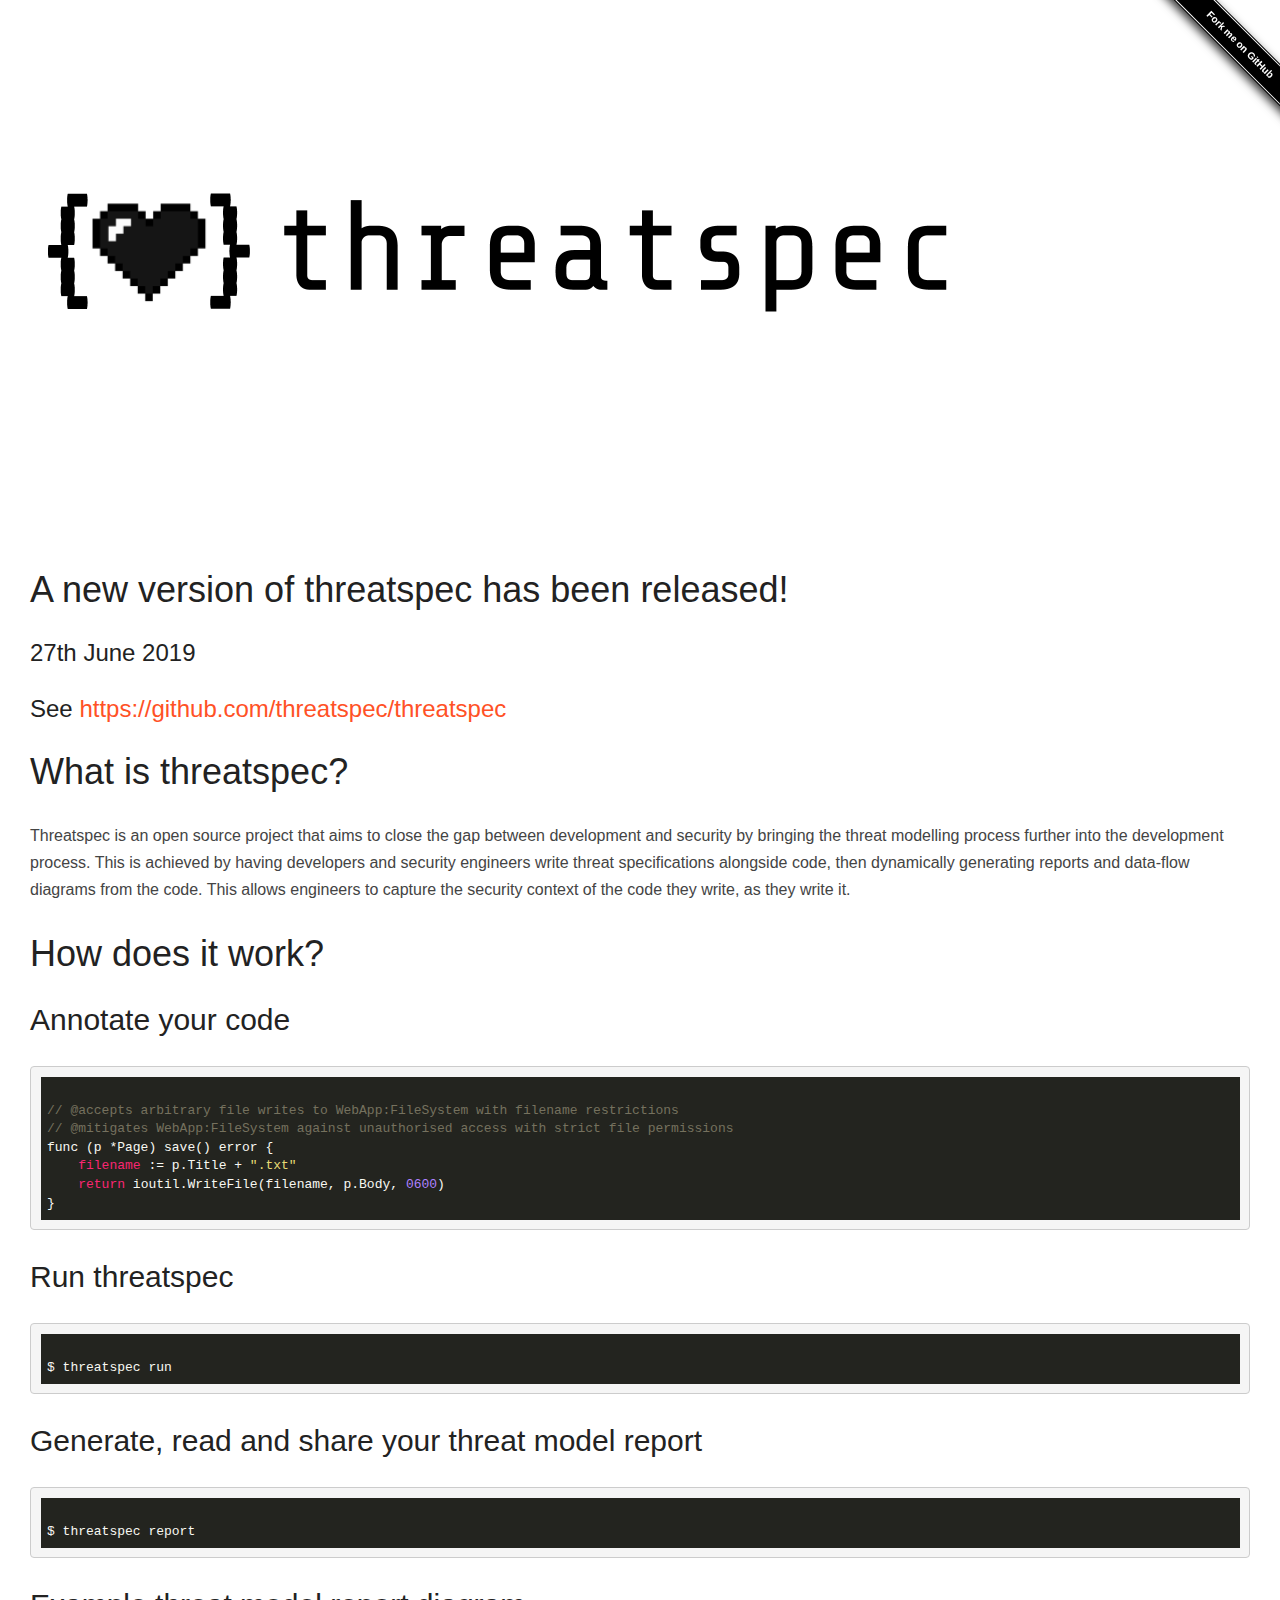
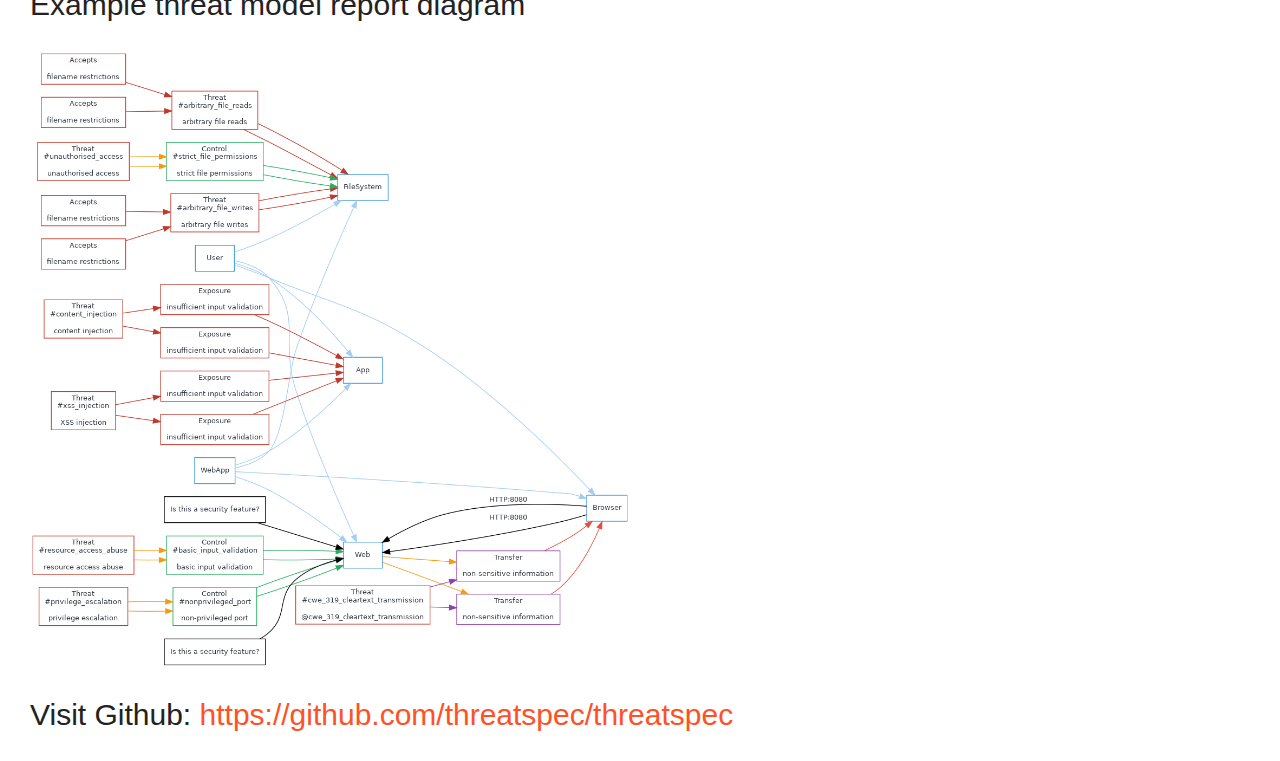
==== commit c2ac2b45: "attempt at a logo" ====
--- a/index.html
+++ b/index.html
@@ -72,6 +72,8 @@
 	</head>
 	<body>
 
+  <img src="images/threatspec_logo.png"/>
+  <br/>
   <h1>A new version of threatspec has been released!</h1>
   <h3>27th June 2019</h3>
   <h3>See <a href="https://github.com/threatspec/threatspec">https://github.com/threatspec/threatspec</a></h3>
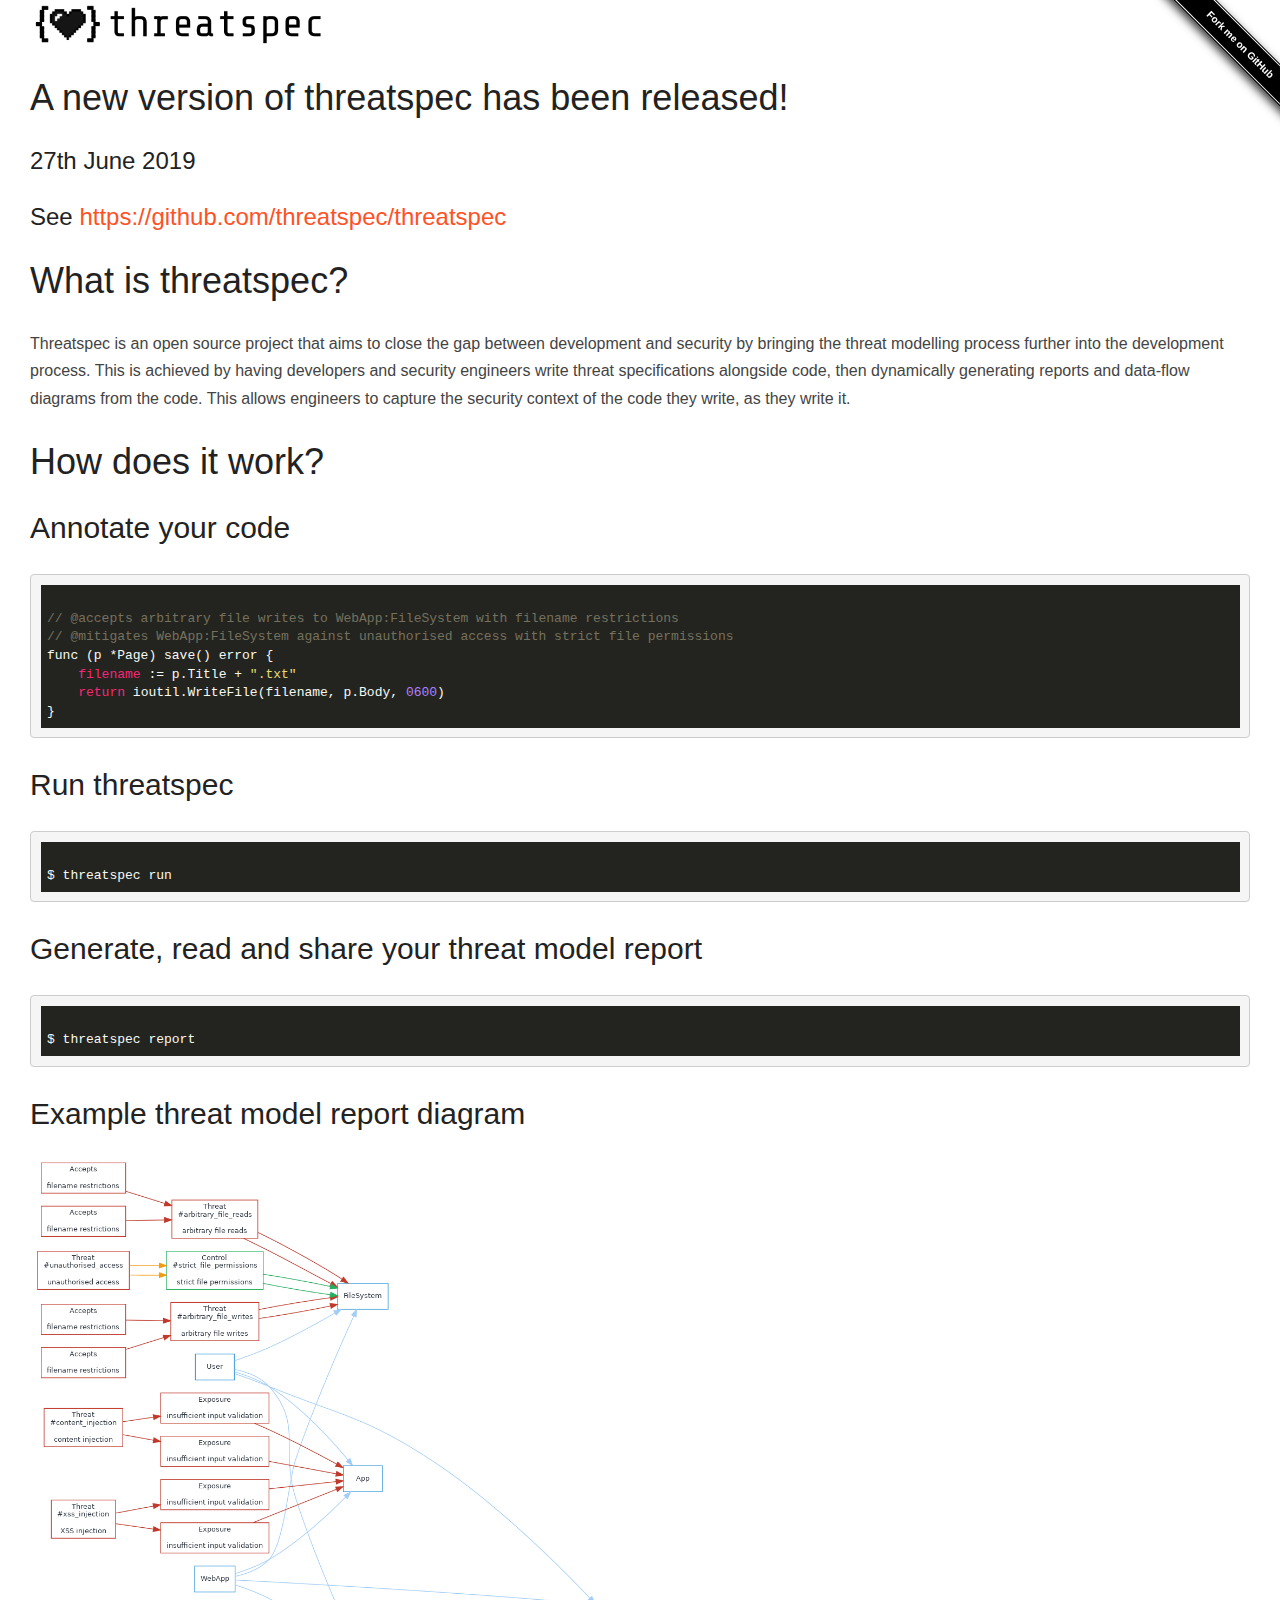
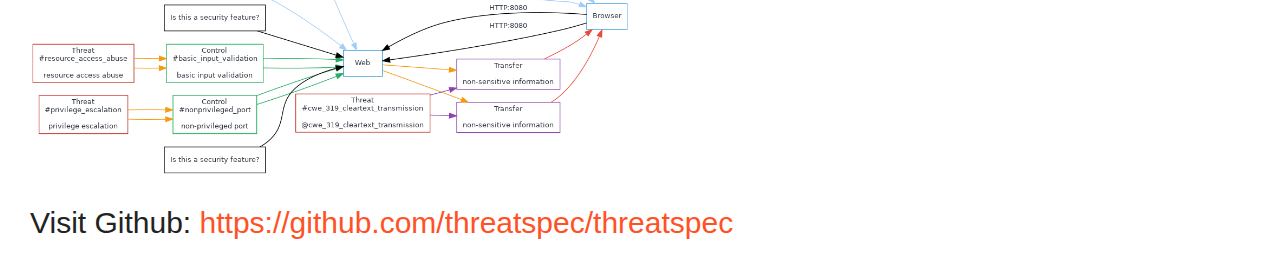
==== commit b9b70ed7: "tweaked logo height" ====
--- a/index.html
+++ b/index.html
@@ -72,7 +72,7 @@
 	</head>
 	<body>
 
-  <img src="images/threatspec_logo.png"/>
+  <img src="images/threatspec_logo.png" width="300px"/>
   <br/>
   <h1>A new version of threatspec has been released!</h1>
   <h3>27th June 2019</h3>
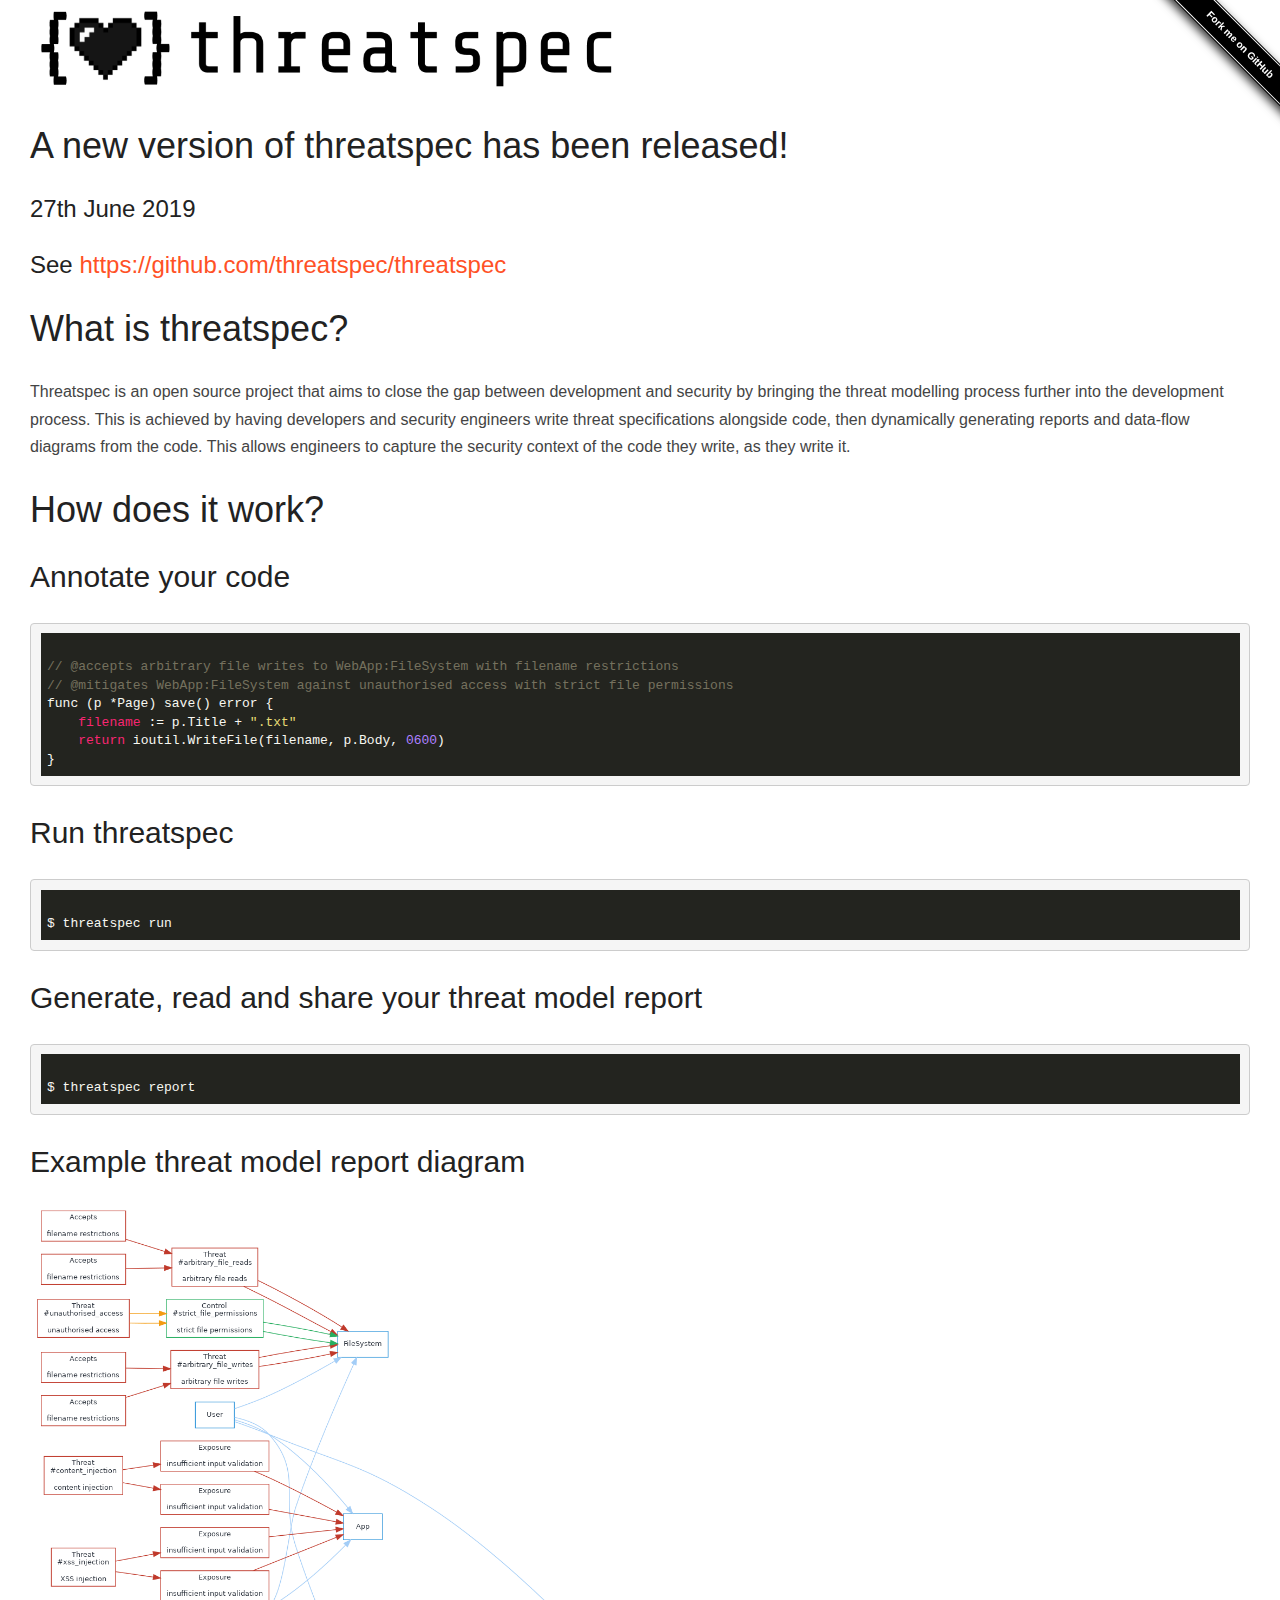
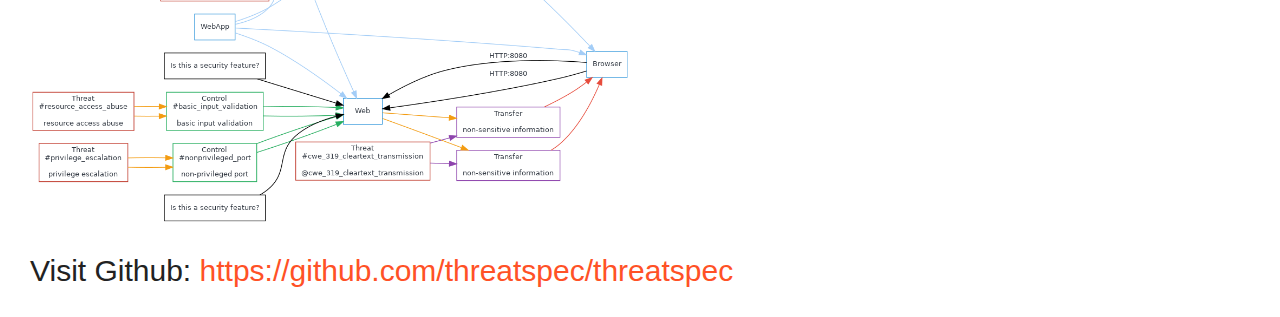
==== commit a402c401: "making logo bigger" ====
--- a/index.html
+++ b/index.html
@@ -72,7 +72,7 @@
 	</head>
 	<body>
 
-  <img src="images/threatspec_logo.png" width="300px"/>
+  <img src="images/threatspec_logo.png" width="600"/>
   <br/>
   <h1>A new version of threatspec has been released!</h1>
   <h3>27th June 2019</h3>
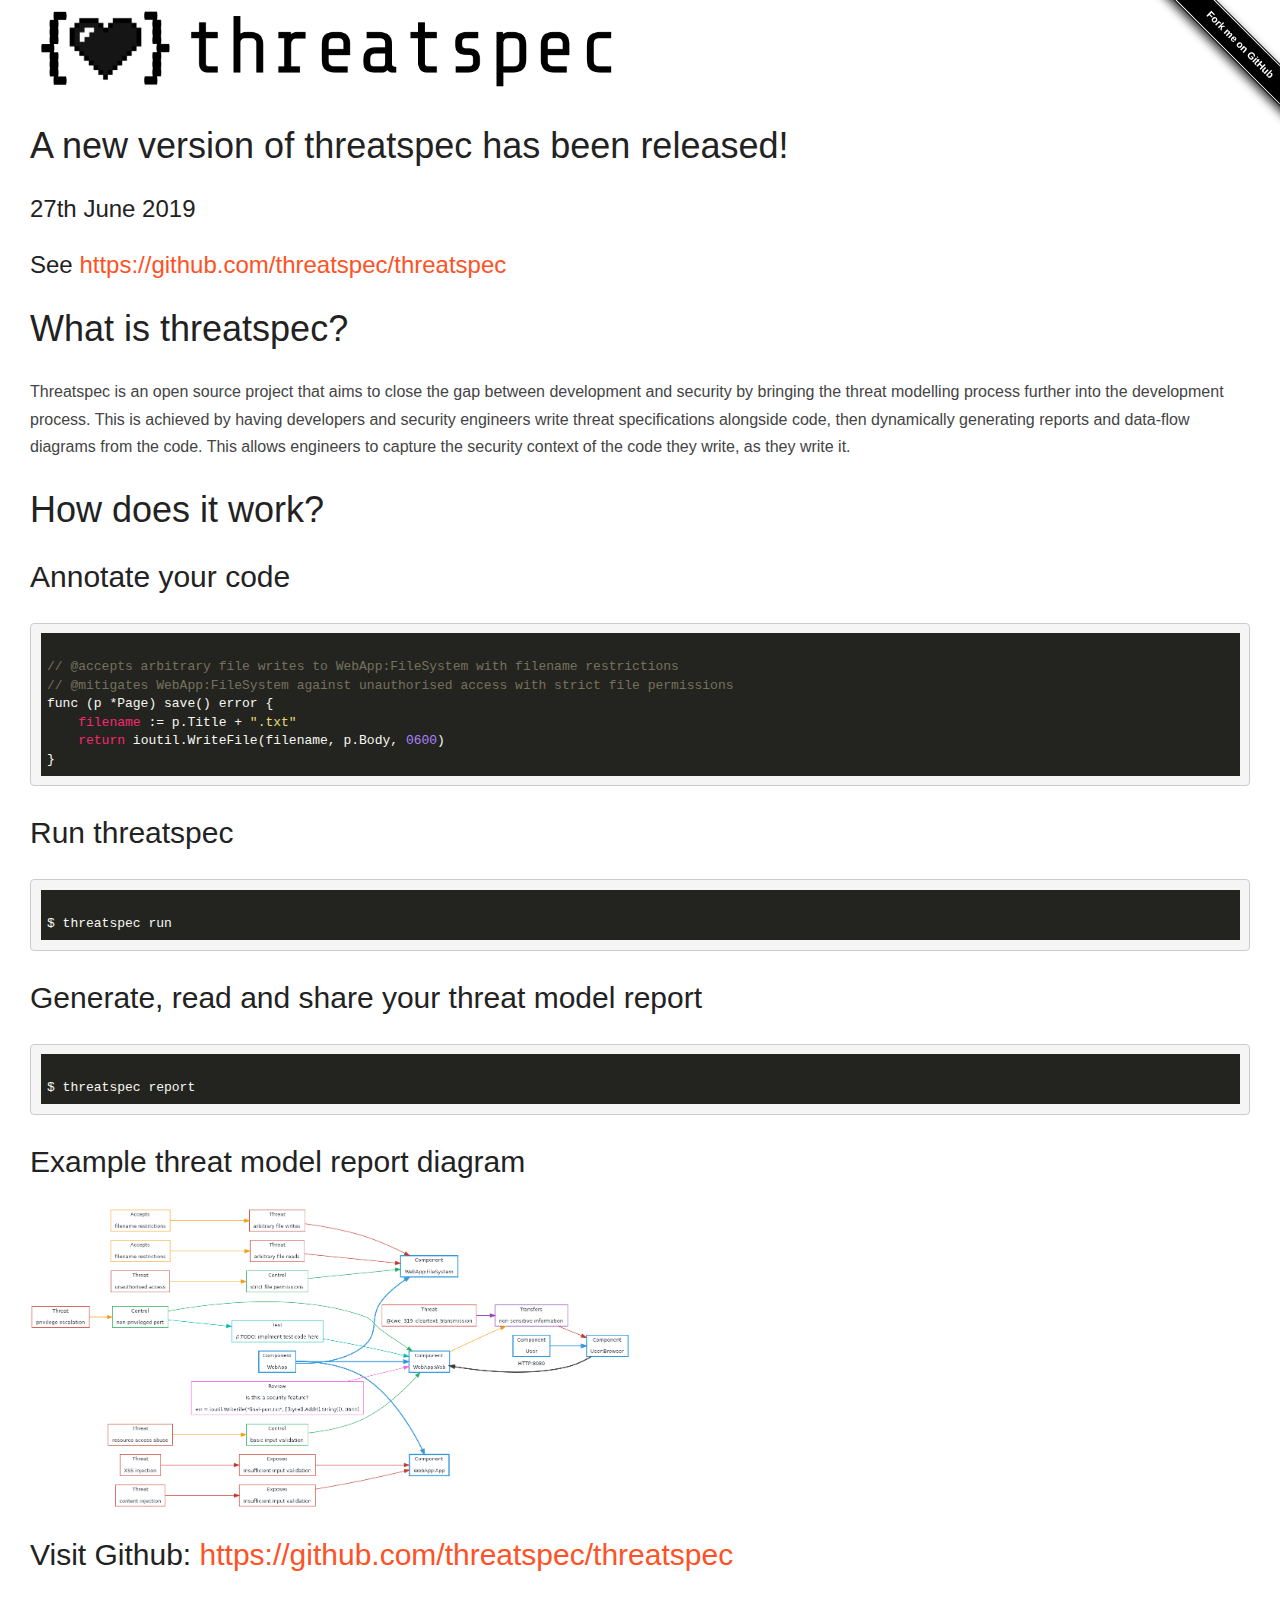
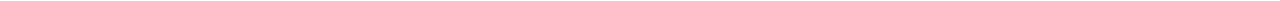
==== commit 79cbe0f1: "latest report" ====
--- a/index.html
+++ b/index.html
@@ -24,6 +24,14 @@
 	<meta name="twitter:image" content="" />
 	<meta name="twitter:url" content="" />
 	<meta name="twitter:card" content="" />
+
+	<link rel="apple-touch-icon" sizes="180x180" href="/apple-touch-icon.png">
+	<link rel="icon" type="image/png" sizes="32x32" href="/favicon-32x32.png">
+	<link rel="icon" type="image/png" sizes="16x16" href="/favicon-16x16.png">
+	<link rel="manifest" href="/site.webmanifest">
+	<link rel="mask-icon" href="/safari-pinned-tab.svg" color="#5bbad5">
+	<meta name="msapplication-TileColor" content="#da532c">
+	<meta name="theme-color" content="#ffffff">
 
 	<!-- <link href="https://fonts.googleapis.com/css?family=Droid+Sans" rel="stylesheet"> -->
 	
@@ -105,7 +113,7 @@
 </code></pre>
 
 <h2>Example threat model report diagram</h2>
-<img src="images/ThreatModel.gv.png" width="600px">
+<img src="images/ThreatModel.md.png" width="600px">
 
 <h2>Visit Github: <a href="https://github.com/threatspec/threatspec">https://github.com/threatspec/threatspec</a></h2>
 	</body>
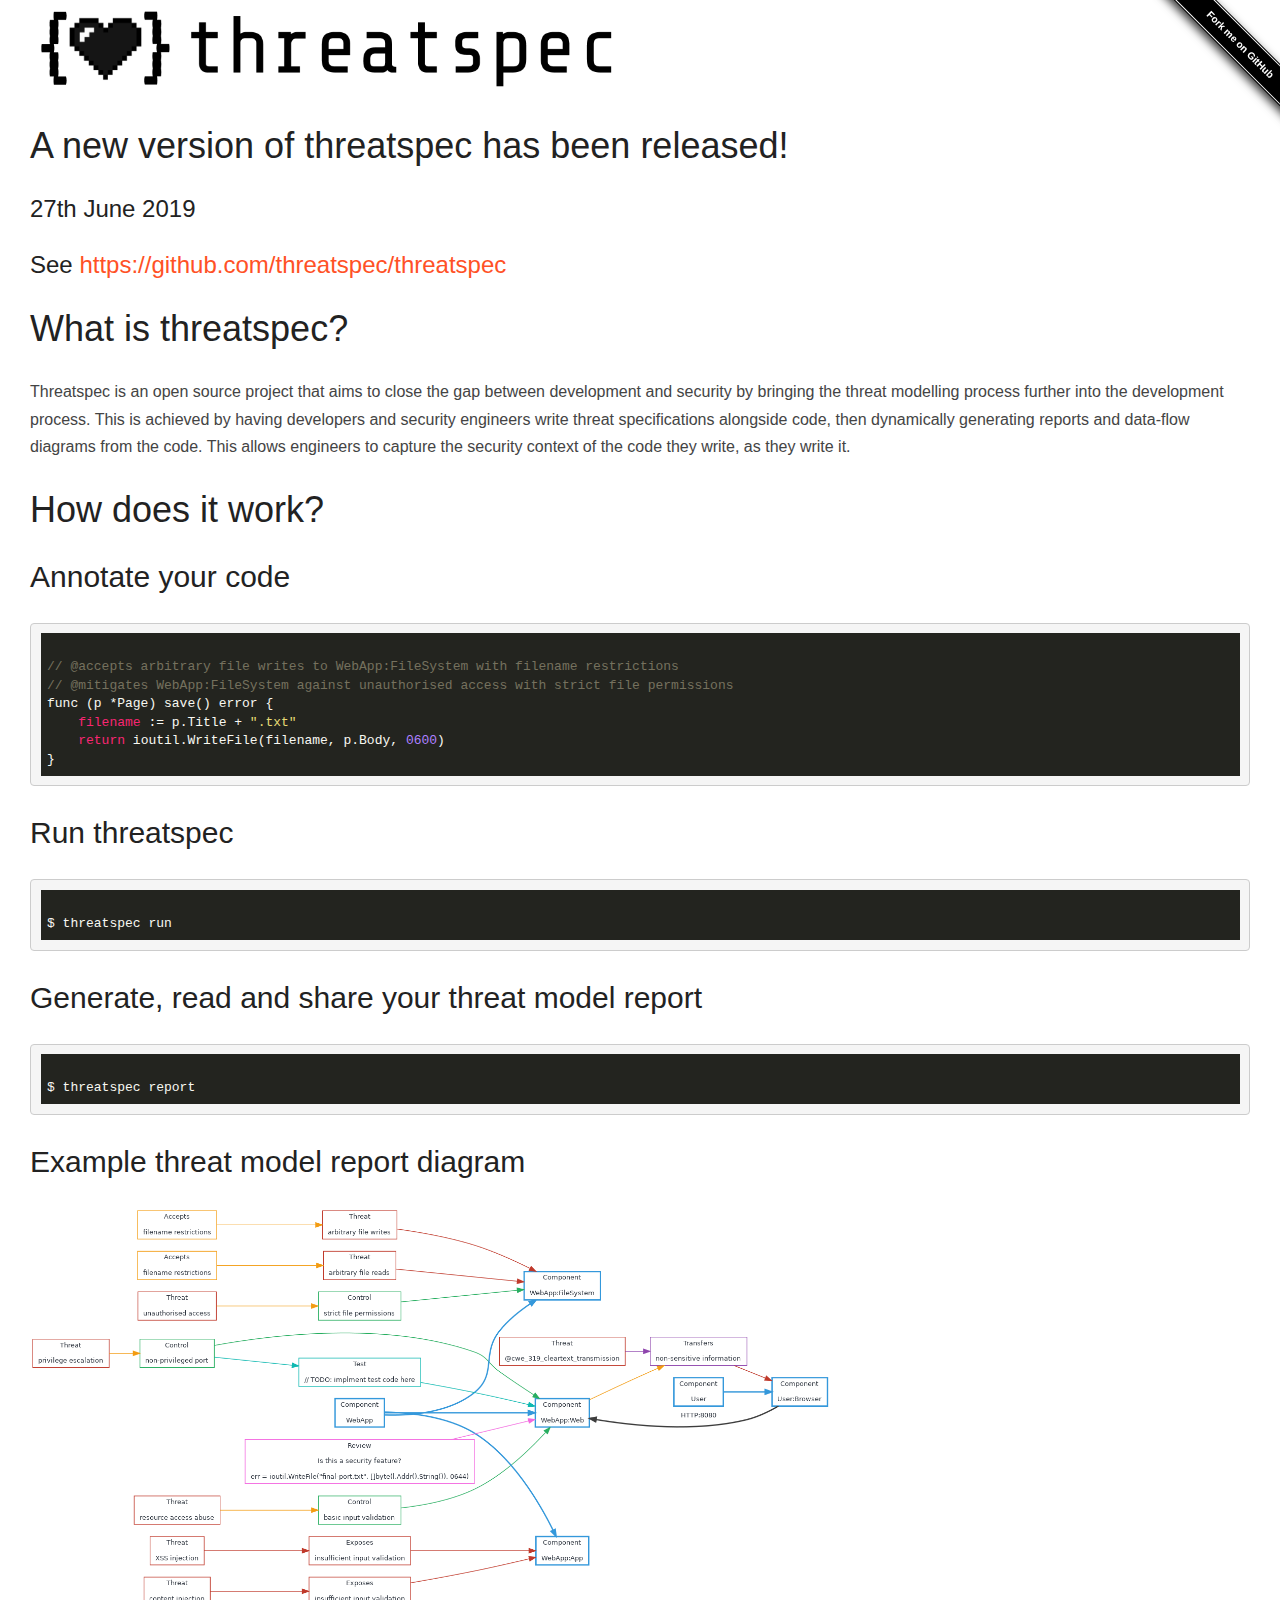
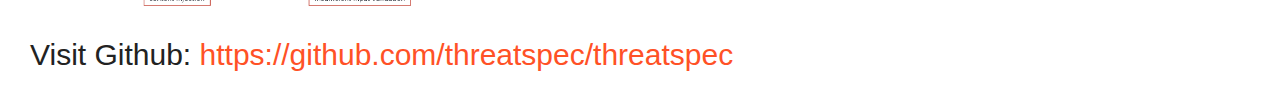
==== commit f76af2bb: "bigger picture" ====
--- a/index.html
+++ b/index.html
@@ -113,7 +113,7 @@
 </code></pre>
 
 <h2>Example threat model report diagram</h2>
-<img src="images/ThreatModel.md.png" width="600px">
+<img src="images/ThreatModel.md.png" width="800px">
 
 <h2>Visit Github: <a href="https://github.com/threatspec/threatspec">https://github.com/threatspec/threatspec</a></h2>
 	</body>
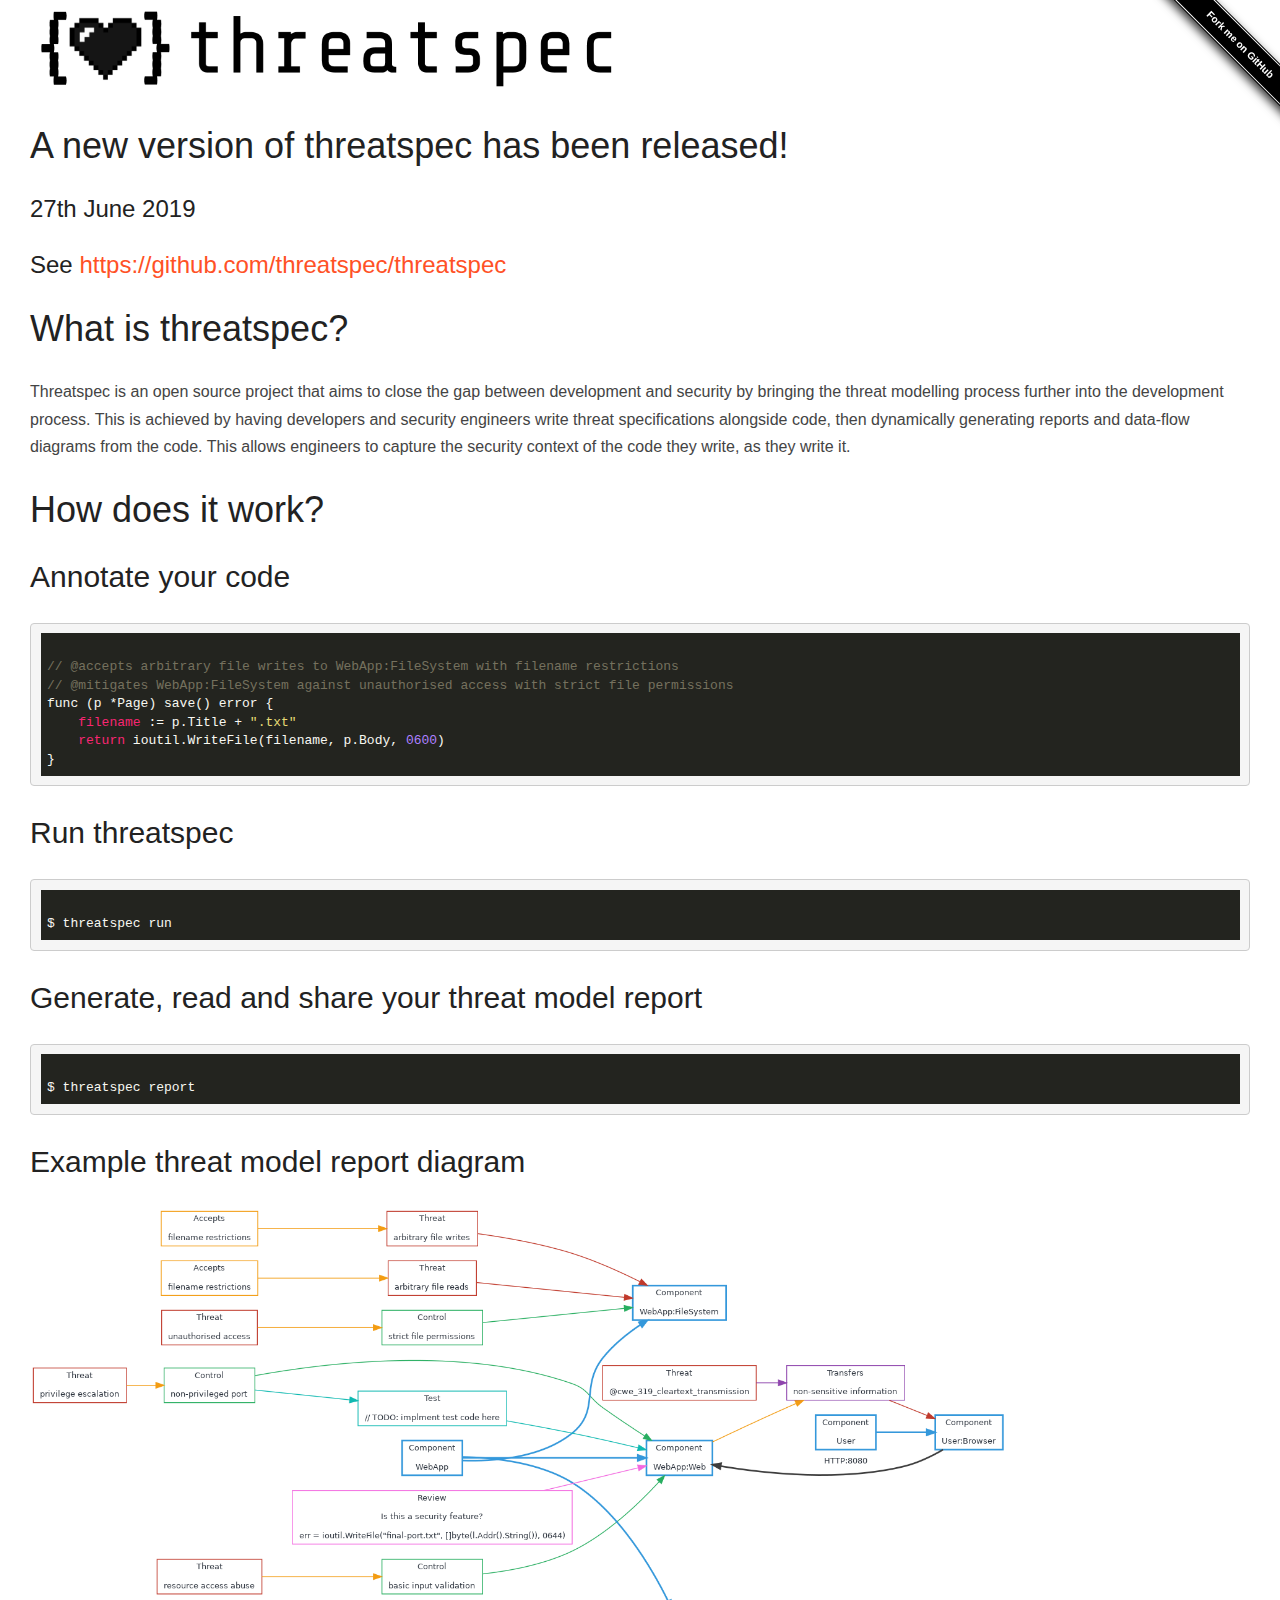
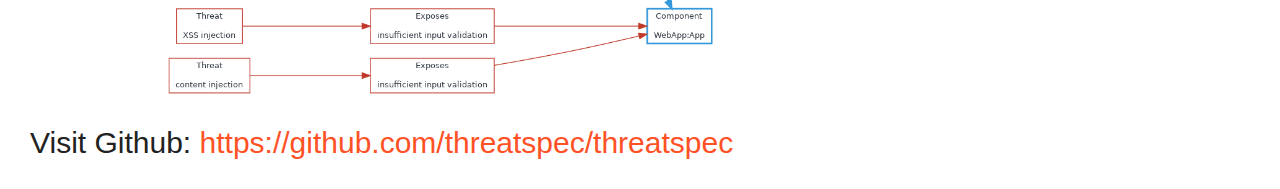
==== commit 0fc34f44: "image percent" ====
--- a/index.html
+++ b/index.html
@@ -113,7 +113,7 @@
 </code></pre>
 
 <h2>Example threat model report diagram</h2>
-<img src="images/ThreatModel.md.png" width="800px">
+<img src="images/ThreatModel.md.png" width="80%">
 
 <h2>Visit Github: <a href="https://github.com/threatspec/threatspec">https://github.com/threatspec/threatspec</a></h2>
 	</body>
